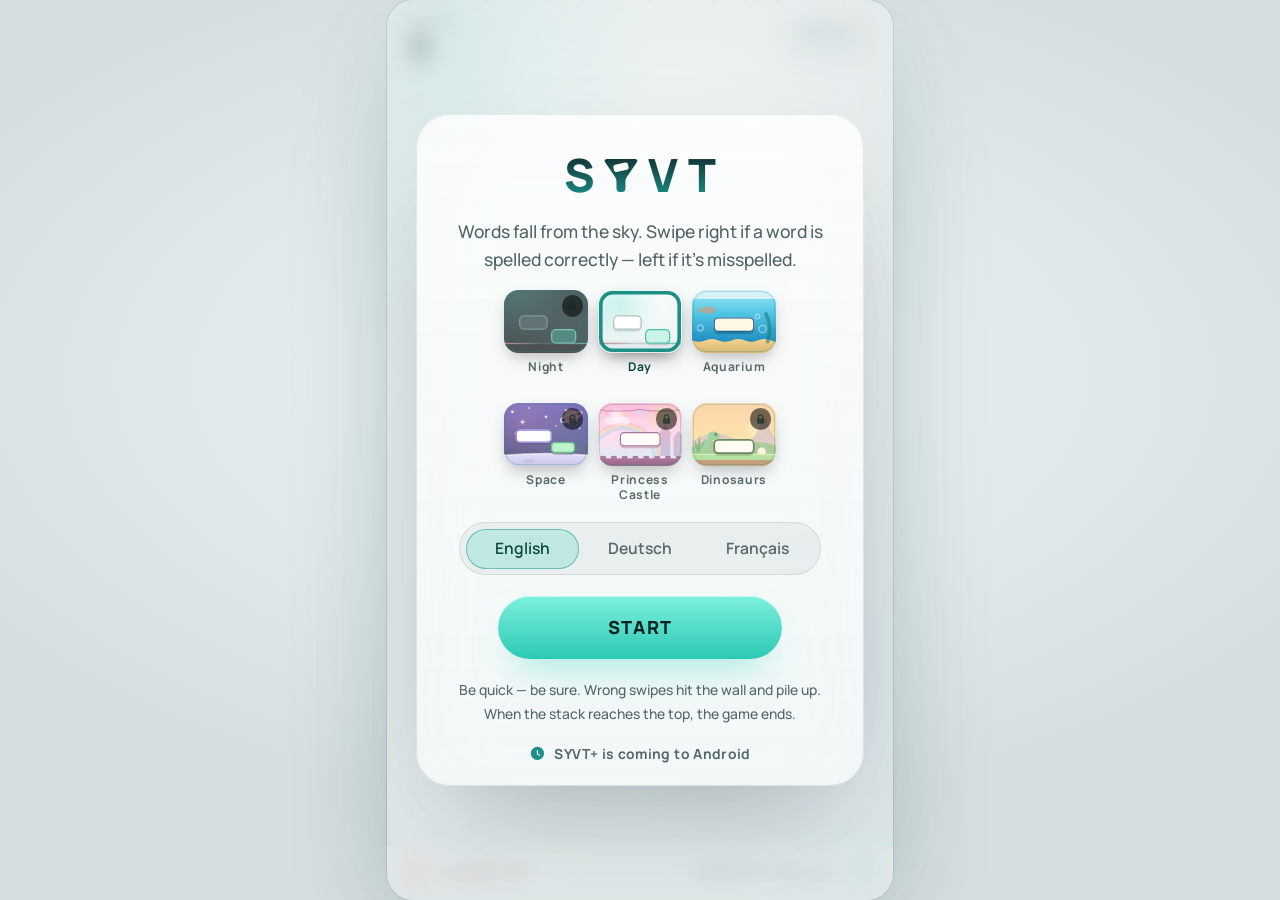
==== index.html @ 743adc38 "Poke the visitors, and say SYVT+ is coming rather than sold Two things the app has that the page did" ====
<!DOCTYPE html>
<html lang="en" data-theme="day">
<head>
<meta charset="UTF-8">
<meta http-equiv="Content-Security-Policy" content="default-src 'none'; script-src 'self'; style-src 'self' 'unsafe-inline'; img-src 'self' data:; font-src 'self'; media-src 'self' data: https://audio.syvt.me; connect-src 'self' https://audio.syvt.me; base-uri 'none'; form-action 'none'">
<meta name="referrer" content="no-referrer">
<meta name="viewport" content="width=device-width, initial-scale=1.0, user-scalable=no, viewport-fit=cover">
<title>SYVT</title>
<meta name="description" content="SYVT &mdash; words fall, you sort them. Swipe right if it is spelled correctly, left if it is not. Play the free levels here; SYVT+ is coming to Android.">
<meta name="theme-color" content="#e1e8ea">
<link rel="icon" href="icon.svg" type="image/svg+xml">
<link rel="icon" href="brand/syvt-app-mark-192.png" sizes="192x192">
<link rel="apple-touch-icon" href="apple-touch-icon.png">
<meta property="og:type" content="website">
<meta property="og:title" content="SYVT">
<meta property="og:description" content="Words fall. Swipe right if it is spelled correctly, left if it is not.">
<meta property="og:url" content="https://syvt.me/">
<meta property="og:image" content="https://syvt.me/og.png?v=2">
<meta property="og:image:width" content="1200">
<meta property="og:image:height" content="630">
<meta name="twitter:card" content="summary_large_image">
<link rel="preload" href="manrope.woff2" as="font" type="font/woff2" crossorigin>
<link rel="preload" href="fredoka.woff2" as="font" type="font/woff2" crossorigin>
<link rel="stylesheet" href="syvt.css">
</head>
<body>

<!-- The field is the app's design space, 420 x 746.67, scaled to fit the
     viewport. Every number in the stylesheet and the script is a design px;
     --s is the one factor that converts, so what is drawn and what is
     simulated can never drift apart. -->
<div id="game" data-phase="idle">

  <!-- scenery behind the words -->
  <canvas id="sceneBack" aria-hidden="true"></canvas>
  <div id="aurora" aria-hidden="true"></div>
  <div id="dots" aria-hidden="true"></div>
  <i id="ceiling" aria-hidden="true"></i>

  <!-- the words themselves; tiles are appended here -->
  <div id="field"></div>

  <!-- the ground, painted over the pile so the stack sinks into it -->
  <canvas id="sceneFront" aria-hidden="true"></canvas>

  <div id="legend" aria-hidden="true">
    <div class="side left">
      <span class="chip"><svg viewBox="0 0 24 24"><path d="M14.5 5 7.5 12l7 7"/></svg></span>
      <span class="word" id="hintLeft"></span>
      <span class="chip blank"></span>
    </div>
    <div class="side right">
      <span class="chip blank"></span>
      <span class="word" id="hintRight"></span>
      <span class="chip"><svg viewBox="0 0 24 24"><path d="M9.5 5l7 7-7 7"/></svg></span>
    </div>
  </div>

  <div id="danger" aria-hidden="true"><i id="dangerLine"></i></div>
  <div id="grain" aria-hidden="true"></div>

  <div id="hud">
    <div id="scoreBlock">
      <span id="scoreKicker">SCORE</span>
      <!-- past the free ceiling the score stops counting and the overflow
           runs in its own counter: 150 is what compares with anyone else,
           the +X after it is not. -->
      <span id="scoreRow">
        <span id="score">0</span>
        <span id="scoreBonus" hidden>+0</span>
      </span>
    </div>
    <div id="hudMid">
      <button id="pauseBtn" type="button" aria-label="Pause">
        <svg viewBox="0 0 24 24" aria-hidden="true" focusable="false">
          <path d="M9.4 7.6V16.4M14.6 7.6V16.4"/>
        </svg>
      </button>
      <!-- The voice, told by shape and by luminance rather than by colour, so
           the difference survives a colour-blind player and a bright window:
           a cone with two waves while it is on, a cone with a bar through it
           when it is off. The bar is knocked out of the cone rather than laid
           over it, so the chip's own fill shows through the gap either side
           and it reads as crossing the cone rather than growing out of it. -->
      <button id="voiceBtn" type="button" aria-pressed="true">
        <svg viewBox="0 0 24 24" aria-hidden="true" focusable="false">
          <defs>
            <mask id="voiceCut" maskUnits="userSpaceOnUse" x="0" y="0" width="24" height="24">
              <rect x="0" y="0" width="24" height="24" fill="#fff"/>
              <path d="M5.6 18.4 18.4 5.6" stroke="#000" stroke-width="5.2" stroke-linecap="round" fill="none"/>
            </mask>
          </defs>
          <g class="spoken">
            <path class="cone" d="M5 9.9H7.9L11.7 6.6V17.4L7.9 14.1H5Z"/>
            <path class="wave" d="M14.28 9.66A3.2 3.2 0 0 1 14.28 14.34"/>
            <path class="wave" d="M15.92 7.91A5.6 5.6 0 0 1 15.92 16.09"/>
          </g>
          <g class="muted">
            <path class="cone" d="M5 9.9H7.9L11.7 6.6V17.4L7.9 14.1H5Z" mask="url(#voiceCut)"/>
            <path class="bar" d="M5.6 18.4 18.4 5.6"/>
          </g>
        </svg>
      </button>
    </div>
    <div id="levelChip">
      <span id="levelLabel">LEVEL 1</span>
      <span id="levelBar"><i id="levelFill"></i></span>
    </div>
  </div>

  <div id="levelUp" aria-hidden="true">
    <i class="rule"></i><span id="levelUpLabel"></span><i class="rule"></i>
  </div>

  <div id="flash" aria-hidden="true"></div>

  <div id="pauseVeil" hidden>
    <h2 id="pauseTitle">PAUSED</h2>
    <button id="resumeBtn" class="pill primary" type="button">CONTINUE</button>
    <button id="quitBtn" class="pill secondary" type="button">End round</button>
  </div>

  <div id="overlay">
    <div id="panel">
      <!-- S, the funnel as the Y, VT: the app's own lockup, and the reason the
           mark is never shown beside it - the name already contains the funnel.
           The Y is assets/brand/syvt-glyph-y.svg verbatim, the icon's glyph with
           the word card knocked out of it by the even-odd rule.

           It carries no colour of its own. The letters take the theme's brand
           gradient through background-clip, which cannot reach an inline SVG
           child, so the Y repeats the same two stops in user space over the
           lockup's 1em line box. The two gradients differ only by face: the
           numbers are BRAND.md's CSS rows, and they depend on the font's own
           ascent, descent and cap factor, not on the palette. -->
      <div id="brand" role="img" aria-label="SYVT"><span class="lead" aria-hidden="true">S</span><svg class="y" aria-hidden="true" focusable="false" viewBox="12 20 96 88"><defs><linearGradient id="brandY-manrope" gradientUnits="userSpaceOnUse" x1="0" y1="0.077778" x2="0" y2="122.300000"><stop class="stop-a" offset="0" stop-color="#10282c"/><stop class="stop-b" offset="1" stop-color="#1c8f87"/></linearGradient><linearGradient id="brandY-fredoka" gradientUnits="userSpaceOnUse" x1="0" y1="0.292958" x2="0" y2="124.236620"><stop class="stop-a" offset="0" stop-color="#10282c"/><stop class="stop-b" offset="1" stop-color="#1c8f87"/></linearGradient></defs><path class="glyph" fill="url(#brandY-manrope)" fill-rule="evenodd" d="M18.66 29.98Q12.0 20.0,24.0 20.0L96.0 20.0Q108.0 20.0,101.34 29.98L75.33 69.01Q72.0 74.0,72.0 80.0L72.0 98.0Q72.0 108.0,62.0 108.0L58.0 108.0Q48.0 108.0,48.0 98.0L48.0 80.0Q48.0 74.0,44.67 69.01ZM39.61 42.25Q38.36 36.38,44.23 35.13L71.61 29.31Q77.48 28.06,78.73 33.93L80.39 41.75Q81.64 47.62,75.77 48.87L48.39 54.69Q42.52 55.94,41.27 50.07Z"/></svg><span class="tail" aria-hidden="true">VT</span></div>

      <p id="tagline"></p>

      <h1 id="overTitle" hidden>STACK OVERFLOW</h1>
      <div id="overStats" hidden>
        <div class="stat">
          <!-- one "i" for both columns: the same answer covers them -->
          <span class="val"><b id="statScore">0</b><em id="statScoreBonus" hidden><span class="n">+0</span><button id="scoreInfo" type="button"><svg viewBox="0 0 16 16" aria-hidden="true" focusable="false"><circle cx="8" cy="8" r="7.33"/><circle class="dot" cx="8" cy="4.64" r=".96"/><path d="M8 7.36V11.7"/></svg></button></em></span>
          <i id="statScoreLbl">SCORE</i>
        </div>
        <div class="stat" id="bestStat">
          <span class="val"><b id="statBest">0</b><em id="statBestBonus" hidden><span class="n">+0</span></em></span>
          <i id="statBestLbl">BEST</i>
        </div>
      </div>

      <div id="themePicker"></div>

      <div id="langRow">
        <button class="lang" type="button" data-lang="en">English</button>
        <button class="lang" type="button" data-lang="de">Deutsch</button>
        <button class="lang" type="button" data-lang="fr">Français</button>
      </div>

      <button id="startBtn" type="button">START</button>

      <p id="legendText"></p>

      <!-- Not a link while the app is not public: there is nowhere to send
           anyone. When it lists, this becomes an <a> to the Play page again
           and the three offers below pass showBuy true. -->
      <p id="storeLink">
        <svg viewBox="0 0 24 24" aria-hidden="true" focusable="false">
          <path d="M12 2.6a9.4 9.4 0 1 0 0 18.8 9.4 9.4 0 0 0 0-18.8Zm.9 4.7v5l3.4 2-.9 1.5-4.3-2.6V7.3Z"/>
        </svg>
        <span id="storeLinkLabel"></span>
      </p>
    </div>
  </div>

  <!-- what a locked world, or the end of the free levels, brings up -->
  <div id="modal" hidden>
    <div id="modalCard" role="dialog" aria-modal="true" aria-labelledby="modalTitle">
      <h2 id="modalTitle"></h2>
      <p id="modalBody"></p>
      <!-- hidden while the app is not public; openModal is passed showBuy
           false everywhere, so nothing here promises a store that has no page
           yet. Restore the href with the link above. -->
      <a id="modalBuy" class="pill primary" hidden></a>
      <button id="modalKeep" class="pill secondary" type="button"></button>
    </div>
  </div>

</div>

<script src="matter.min.js"></script>
<script src="words.js"></script>
<script src="scenery.js"></script>
<script src="voice.js"></script>
<script src="sfx.js"></script>
<script src="syvt.js"></script>
</body>
</html>
---- syvt.css ----
/* SYVT for the web — the free version of the Android game, skinned to match
   it. Two worlds are playable here (Day and Aquarium); the other four, and
   levels 6 to 10, are SYVT+ on Android.

   Everything is drawn in the app's design space, 420 x 746.67 design px,
   scaled to fit the viewport. --s is design px per CSS px and is written by
   the script from the measured field, so the drawing and the simulation are
   one scale model. Every length below is therefore the number the app was
   drawn at. */

@font-face {
  font-family: "Manrope";
  src: url("manrope.woff2") format("woff2");
  font-weight: 200 800;
  font-display: optional;
}
@font-face {
  font-family: "Fredoka";
  src: url("fredoka.woff2") format("woff2");
  font-weight: 300 700;
  font-display: optional;
}

/* ------------------------------------------------------------------ tokens
   Two worlds, one set of names. Everything that differs between them is a
   custom property; everything that does not is written once. */

:root {
  --s: calc(min(100vw, calc(100dvh * 9 / 16)) / 420);
  --radius: calc(14 * var(--s));
  --floor-h: calc(46 * var(--s));
  --ceiling-h: calc(56 * var(--s));
}

:root[data-theme="day"] {
  --font: "Manrope", system-ui, -apple-system, "Segoe UI", sans-serif;
  --cap: 0.72em;                         /* Manrope's capital height */
  --page: radial-gradient(62% 48% at 50% 42%, #eef3f4 0%, #e1e8ea 58%, #d6dee0 100%);
  --field: radial-gradient(128% 86% at 50% -12%, #ffffff 0%, #f3f7f7 46%, #e9eff0 100%);
  --field-shadow:
    0 calc(48 * var(--s)) calc(100 * var(--s)) calc(-34 * var(--s)) rgba(16, 40, 44, .35),
    0 0 calc(90 * var(--s)) calc(-32 * var(--s)) rgba(45, 212, 191, .18),
    0 0 0 1px rgba(16, 40, 44, .10);

  --scrim: rgba(236, 242, 243, .62);
  --scrim-blur: 10px;
  --panel-face: linear-gradient(180deg, rgba(255, 255, 255, .78) 0%, rgba(244, 248, 248, .86) 100%);
  --panel-shadow:
    0 calc(44 * var(--s)) calc(96 * var(--s)) calc(-32 * var(--s)) rgba(16, 40, 44, .35),
    inset 0 0 0 1px rgba(16, 40, 44, .10),
    inset 0 1px 0 rgba(255, 255, 255, .90);
  --panel-blur: blur(40px) saturate(1.25);

  --brand-a: #10282c;
  --brand-b: #1c8f87;
  --title: #10282c;
  --over-title: #c43a52;
  --msg: rgba(16, 40, 44, .72);
  --legend-text: rgba(16, 40, 44, .70);
  --ring: #1c8f87;
  --pick-label: rgba(16, 40, 44, .68);
  --pick-label-on: #0b4a40;

  --lang-track: rgba(16, 40, 44, .05);
  --lang-track-border: 1px solid rgba(16, 40, 44, .10);
  --lang-on: rgba(45, 212, 191, .22);
  --lang-on-ring: inset 0 0 0 1px rgba(28, 143, 135, .5);
  --lang-on-text: #0b4a40;
  --lang-text: rgba(16, 40, 44, .68);

  --start-fill: linear-gradient(180deg, #7df0dd 0%, #2bc9b3 100%);
  --start-shadow:
    0 calc(16 * var(--s)) calc(34 * var(--s)) calc(-14 * var(--s)) rgba(45, 212, 191, .55),
    inset 0 1px 0 rgba(255, 255, 255, .55);
  --start-text: #032220;

  --quiet-fill: rgba(16, 40, 44, .05);
  --quiet-border: 1px solid rgba(16, 40, 44, .10);
  --quiet-text: rgba(16, 40, 44, .68);

  --hud-kicker: rgba(16, 40, 44, .72);
  --hud-score: #10282c;
  --hud-bump: #0fa38c;
  --hud-score-shadow: 0 calc(2 * var(--s)) calc(18 * var(--s)) rgba(16, 40, 44, .18);
  --chip-radius: calc(12 * var(--s));
  --chip-fill: rgba(16, 40, 44, .05);
  --chip-border: 1px solid rgba(16, 40, 44, .12);
  --chip-shadow: none;
  --chip-text: rgba(16, 40, 44, .72);
  --bar-track: rgba(16, 40, 44, .12);
  --bar-fill: linear-gradient(90deg, #2dd4bf, #1c8f87);

  --legend-chip-radius: calc(10 * var(--s));
  --legend-left: #7a1526;
  --legend-right: #0b4a40;
  --legend-left-tint: 229, 86, 110;
  --legend-right-tint: 31, 181, 158;

  --danger-wash: linear-gradient(180deg, rgba(251, 113, 133, .36) 0%, rgba(244, 63, 94, .10) 52%, rgba(244, 63, 94, 0) 100%);
  --danger-line: linear-gradient(90deg, rgba(251, 113, 133, .9) 0%, rgba(251, 113, 133, .35) 30%, rgba(251, 113, 133, .35) 70%, rgba(251, 113, 133, .9) 100%);
  --danger-glow: 0 0 calc(12 * var(--s)) rgba(251, 113, 133, .5);

  --plate-text: #10282c;
  --plate-shadow: 0 0 calc(28 * var(--s)) rgba(45, 212, 191, .35);
  --plate-rule: rgba(16, 40, 44, .45);
  --flash: rgba(251, 113, 133, .38);
  --pause-scrim: rgba(236, 242, 243, .6);
  --pause-blur: 8px;
  --pop-color: #0fa38c;
  --pop-shadow: 0 0 calc(18 * var(--s)) rgba(45, 212, 191, .45), 0 calc(2 * var(--s)) calc(10 * var(--s)) rgba(255, 255, 255, .9);
  --settle-ring: rgba(16, 40, 44, .495);
  --grain-vignette: inset 0 0 calc(150 * var(--s)) calc(26 * var(--s)) rgba(16, 40, 44, .16);
}

:root[data-theme="aquarium"] {
  --font: "Fredoka", system-ui, -apple-system, "Segoe UI", sans-serif;
  --cap: 0.71em;
  --page: radial-gradient(70% 55% at 50% 40%, #16608a 0%, #0e4c6e 55%, #07304a 100%);
  --field: linear-gradient(180deg, #9fe9f5 0%, #4fc4e3 38%, #2593c4 78%, #1b6fa3 100%);
  --field-shadow:
    0 calc(26 * var(--s)) calc(60 * var(--s)) calc(-20 * var(--s)) rgba(2, 26, 42, .75),
    0 0 0 1.5px rgba(255, 255, 255, .16);

  --scrim: rgba(6, 42, 64, .62);
  --scrim-blur: 10px;
  --panel-face: #fff7e6;
  --panel-shadow:
    0 0 0 calc(5 * var(--s)) rgba(155, 227, 255, .40),
    0 calc(8 * var(--s)) 0 rgba(6, 42, 64, .45),
    0 calc(30 * var(--s)) calc(56 * var(--s)) calc(-14 * var(--s)) rgba(2, 26, 42, .55),
    inset 0 0 0 calc(4 * var(--s)) #1d5f8a;
  --panel-blur: none;

  --brand-a: #2593c4;
  --brand-b: #12344d;
  --title: #12344d;
  --over-title: #12344d;
  --msg: #3b5a6e;
  --legend-text: #3b5a6e;
  --ring: #ff9f43;
  --pick-label: #3b5a6e;
  --pick-label-on: #12344d;

  --lang-track: #ddf3fa;
  --lang-track-border: 1.5px solid rgba(29, 95, 138, .5);
  --lang-on: #ffb703;
  --lang-on-ring: none;
  --lang-on-text: #12344d;
  --lang-text: #12344d;

  --start-fill: linear-gradient(180deg, #ffb765 0%, #ff9f43 100%);
  --start-shadow:
    0 calc(6 * var(--s)) 0 #d9731f,
    0 calc(16 * var(--s)) calc(26 * var(--s)) calc(-8 * var(--s)) rgba(6, 42, 64, .35),
    inset 0 calc(4 * var(--s)) 0 rgba(255, 255, 255, .35);
  --start-text: #3d1f00;

  --quiet-fill: #ddf3fa;
  --quiet-border: 1.5px solid rgba(29, 95, 138, .5);
  --quiet-text: #12344d;

  --hud-kicker: rgba(29, 95, 138, .9);
  --hud-score: #12344d;
  --hud-bump: #ff9f43;
  --hud-score-shadow: 0 0 calc(8 * var(--s)) rgba(255, 255, 255, .85);
  --chip-radius: 999px;
  --chip-fill: rgba(255, 255, 255, .85);
  --chip-border: 1.5px solid rgba(29, 95, 138, .6);
  --chip-shadow: 0 calc(2 * var(--s)) 0 rgba(14, 76, 110, .18);
  --chip-text: #12344d;
  --bar-track: rgba(29, 95, 138, .25);
  --bar-fill: linear-gradient(90deg, #ffb703, #ffd166);

  --legend-chip-radius: calc(14 * var(--s));
  --legend-left: #7a1f18;
  --legend-right: #0a4a2c;
  --legend-left-tint: 142, 30, 26;
  --legend-right-tint: 10, 74, 44;

  --danger-wash: linear-gradient(180deg, rgba(255, 90, 110, .42) 0%, rgba(255, 90, 110, .12) 52%, rgba(255, 90, 110, 0) 100%);
  --danger-line: linear-gradient(90deg, rgba(255, 61, 87, .95) 0%, rgba(255, 61, 87, .5) 30%, rgba(255, 61, 87, .5) 70%, rgba(255, 61, 87, .95) 100%);
  --danger-glow: 0 0 calc(12 * var(--s)) rgba(255, 61, 87, .7);

  --plate-text: #12344d;
  --plate-shadow: 0 0 calc(10 * var(--s)) rgba(255, 255, 255, .95), 0 0 calc(3 * var(--s)) rgba(255, 255, 255, .9);
  --plate-rule: rgba(29, 95, 138, .7);
  --flash: rgba(255, 61, 87, .32);
  --pause-scrim: rgba(79, 196, 227, .62);
  --pause-blur: 6px;
  --pop-color: #ffb703;
  --pop-shadow:
    1.5px 0 0 #12344d, -1.5px 0 0 #12344d, 0 1.5px 0 #12344d, 0 -1.5px 0 #12344d,
    0 0 calc(10 * var(--s)) rgba(255, 183, 3, .6);
  --settle-ring: rgba(255, 255, 255, .495);
  --grain-vignette: none;
}

/* ------------------------------------------------------------------ frame */

* { box-sizing: border-box; -webkit-tap-highlight-color: transparent; }

html, body {
  margin: 0;
  height: 100%;
  overflow: hidden;
  overscroll-behavior: none;
  touch-action: none;
}

body {
  font-family: var(--font);
  background: var(--page);
  color: var(--title);
  user-select: none;
  -webkit-user-select: none;
  display: flex;
  align-items: center;
  justify-content: center;
}

#game {
  position: relative;
  width: min(100vw, calc(100dvh * 9 / 16));
  height: min(100dvh, calc(100vw * 16 / 9));
  overflow: hidden;
  isolation: isolate;
  border-radius: calc(22 * var(--s));
  background: var(--field);
  box-shadow: var(--field-shadow);
}

#sceneBack, #sceneFront {
  position: absolute;
  inset: 0;
  width: 100%;
  height: 100%;
  pointer-events: none;
}
#sceneBack { z-index: 0; }
#sceneFront { z-index: 1; }   /* the ground paints over the pile */

#field { position: absolute; inset: 0; touch-action: none; }
#field.shake { animation: shake .3s cubic-bezier(.36, .07, .19, .97); }
@keyframes shake {
  0%, 100% { transform: translateX(0); }
  25% { transform: translateX(calc(-4 * var(--s))); }
  55% { transform: translateX(calc(3 * var(--s))); }
  85% { transform: translateX(calc(-1 * var(--s))); }
}

/* Day's static scenery is three CSS layers; Aquarium paints its own on the
   canvas and hides these. */
#aurora, #dots, #ceiling, #grain { pointer-events: none; position: absolute; }
:root[data-theme="aquarium"] #aurora,
:root[data-theme="aquarium"] #dots,
:root[data-theme="aquarium"] #ceiling,
:root[data-theme="aquarium"] #grain { display: none; }

#aurora {
  inset: -28%;
  z-index: 0;
  background:
    radial-gradient(36% 34% at 26% 22%, rgba(45, 212, 191, .22), rgba(45, 212, 191, 0) 70%),
    radial-gradient(40% 38% at 76% 66%, rgba(120, 170, 230, .18), rgba(120, 170, 230, 0) 70%),
    radial-gradient(30% 26% at 62% 92%, rgba(251, 113, 133, .10), rgba(251, 113, 133, 0) 70%);
  animation: drift 30s ease-in-out infinite alternate;
}
@keyframes drift {
  from { transform: translate3d(-3%, -2%, 0) scale(1); }
  to   { transform: translate3d(3%, 2%, 0) scale(1.08); }
}

#dots {
  inset: 0;
  z-index: 0;
  background-image: radial-gradient(circle at calc(1 * var(--s)) calc(1 * var(--s)),
    rgba(16, 40, 44, .075) calc(1.3 * var(--s)), rgba(16, 40, 44, 0) calc(1.4 * var(--s)));
  background-size: calc(27 * var(--s)) calc(27 * var(--s));
  -webkit-mask-image: linear-gradient(180deg, #000 0%, rgba(0, 0, 0, .55) 46%, transparent 74%);
  mask-image: linear-gradient(180deg, #000 0%, rgba(0, 0, 0, .55) 46%, transparent 74%);
}

/* the line the stack must not reach */
#ceiling {
  left: 0; right: 0; top: var(--ceiling-h);
  height: 1px;
  z-index: 0;
  background: linear-gradient(90deg,
    rgba(16, 40, 44, .204) 0%, rgba(16, 40, 44, .037) 26%,
    rgba(16, 40, 44, .037) 74%, rgba(16, 40, 44, .204) 100%);
}

#grain {
  inset: 0;
  z-index: 4;
  box-shadow: var(--grain-vignette);
}

/* ------------------------------------------------------------------ tiles */

.block {
  position: absolute;
  top: 0; left: 0;
  padding: calc(12 * var(--s)) calc(18 * var(--s));
  border-radius: var(--radius);
  font-family: var(--font);
  font-size: calc(21 * var(--s));
  font-weight: 600;
  letter-spacing: calc(.21 * var(--s));
  white-space: nowrap;
  touch-action: none;
  cursor: grab;
  will-change: transform, opacity;
  transition: border-color .22s ease, box-shadow .22s ease, color .22s ease;
}
.block.dragging { cursor: grabbing; }
.block.locked { cursor: default; }

/* one-shot rim flash the moment a tile settles. It lives on a pseudo-element
   because the tile's own transform belongs to the physics loop and must never
   be animated by CSS. */
.block::after {
  content: "";
  position: absolute;
  inset: 0;
  border-radius: inherit;
  pointer-events: none;
  opacity: 0;
}
.block.locked::after { animation: settle .5s ease-out; }
@keyframes settle {
  0%   { opacity: 1; box-shadow: inset 0 0 0 calc(1.5 * var(--s)) var(--settle-ring); }
  100% { opacity: 0; box-shadow: inset 0 0 0 calc(1.5 * var(--s)) var(--settle-ring); }
}

/* sums fall as a disc, not a brick: a different shape and a different family
   from the words, so you know which call you are about to make before you
   have read it */
.block.eq {
  display: flex;
  flex-direction: column;
  align-items: center;
  justify-content: center;
  padding: 0;
  border-radius: 50%;
  font-size: calc(19 * var(--s));
  line-height: 1.12;
  letter-spacing: calc(.38 * var(--s));
  font-variant-numeric: tabular-nums;
}

:root[data-theme="day"] .block {
  background: linear-gradient(158deg, #ffffff 0%, #f4f8f8 100%);
  border: 1px solid rgba(16, 40, 44, .16);
  color: #10282c;
  box-shadow:
    0 calc(16 * var(--s)) calc(30 * var(--s)) calc(-16 * var(--s)) rgba(16, 40, 44, .28),
    0 calc(2 * var(--s)) calc(6 * var(--s)) rgba(16, 40, 44, .12),
    inset 0 1px 0 rgba(255, 255, 255, .9),
    inset 0 calc(-2 * var(--s)) calc(6 * var(--s)) rgba(16, 40, 44, .06);
}
:root[data-theme="day"] .block.dragging {
  border-color: rgba(28, 143, 135, .6);
  box-shadow:
    0 calc(22 * var(--s)) calc(40 * var(--s)) calc(-18 * var(--s)) rgba(16, 40, 44, .32),
    0 0 calc(26 * var(--s)) calc(-6 * var(--s)) rgba(45, 212, 191, .35),
    inset 0 1px 0 rgba(255, 255, 255, .9);
}
:root[data-theme="day"] .block.ok {
  background: linear-gradient(158deg, #d7f8ef 0%, #bfefe2 100%);
  border-color: rgba(31, 181, 158, .8);
  color: #0b4a40;
  box-shadow:
    0 calc(16 * var(--s)) calc(30 * var(--s)) calc(-16 * var(--s)) rgba(16, 40, 44, .25),
    0 0 calc(24 * var(--s)) calc(-6 * var(--s)) rgba(45, 212, 191, .35),
    inset 0 1px 0 rgba(255, 255, 255, .7);
}
:root[data-theme="day"] .block.mis {
  background: linear-gradient(158deg, #ffd6dc 0%, #fbaab8 100%);
  border-color: rgba(240, 84, 111, .8);
  color: #7a1526;
  box-shadow:
    0 calc(16 * var(--s)) calc(30 * var(--s)) calc(-16 * var(--s)) rgba(16, 40, 44, .25),
    0 0 calc(24 * var(--s)) calc(-6 * var(--s)) rgba(251, 113, 133, .35),
    inset 0 1px 0 rgba(255, 255, 255, .7);
}
:root[data-theme="day"] .block.eq:not(.locked) {
  background: radial-gradient(120% 120% at 34% 24%, #ffffff 0%, #e9e4ff 72%);
  border-color: rgba(120, 110, 210, .45);
  color: #3e2a7a;
  box-shadow:
    0 calc(16 * var(--s)) calc(30 * var(--s)) calc(-16 * var(--s)) rgba(16, 40, 44, .28),
    0 calc(2 * var(--s)) calc(6 * var(--s)) rgba(16, 40, 44, .12),
    0 0 calc(24 * var(--s)) calc(-6 * var(--s)) rgba(129, 140, 248, .3),
    inset 0 1px 0 rgba(255, 255, 255, .9);
}

:root[data-theme="aquarium"] .block {
  background: linear-gradient(180deg, #fffbf0 0%, #fff0d6 100%);
  border: calc(2.5 * var(--s)) solid #1d5f8a;
  color: #12344d;
  box-shadow:
    0 calc(4 * var(--s)) 0 rgba(14, 76, 110, .35),
    0 calc(10 * var(--s)) calc(18 * var(--s)) rgba(6, 42, 64, .28),
    inset 0 calc(5 * var(--s)) 1px rgba(255, 255, 255, .6);
}
:root[data-theme="aquarium"] .block.dragging {
  border-color: #ffb703;
  box-shadow:
    0 calc(6 * var(--s)) 0 rgba(14, 76, 110, .35),
    0 0 calc(14 * var(--s)) rgba(255, 183, 3, .45),
    inset 0 calc(5 * var(--s)) 1px rgba(255, 255, 255, .6);
}
:root[data-theme="aquarium"] .block.ok {
  background: linear-gradient(180deg, #9ef0bf 0%, #8be9b0 100%);
  border-color: #23a85f;
  color: #0a4a2c;
  box-shadow:
    0 calc(4 * var(--s)) 0 rgba(14, 76, 110, .3),
    0 0 calc(8 * var(--s)) rgba(35, 168, 95, .35),
    inset 0 calc(5 * var(--s)) 1px rgba(255, 255, 255, .5);
}
:root[data-theme="aquarium"] .block.mis {
  background: linear-gradient(180deg, #d2363f 0%, #c42f38 100%);
  border-color: #8e1e1a;
  color: #ffffff;
  box-shadow:
    0 calc(4 * var(--s)) 0 rgba(6, 42, 64, .35),
    0 0 calc(8 * var(--s)) rgba(210, 54, 63, .4),
    inset 0 calc(5 * var(--s)) 1px rgba(255, 255, 255, .3);
}
:root[data-theme="aquarium"] .block.eq:not(.locked) {
  background: radial-gradient(80% 80% at 34% 26%, #ffffff 0%, #e9ddff 55%, #c9b6f2 100%);
  border-color: #8b6fd8;
  color: #3e2a7a;
  box-shadow:
    0 calc(4 * var(--s)) 0 rgba(14, 76, 110, .35),
    0 calc(10 * var(--s)) calc(18 * var(--s)) rgba(6, 42, 64, .28),
    inset 0 calc(5 * var(--s)) 1px rgba(255, 255, 255, .7);
}

/* landing burst and the "+1" */
.puff {
  position: absolute;
  width: calc(62 * var(--s)); height: calc(62 * var(--s));
  margin: calc(-31 * var(--s)) 0 0 calc(-31 * var(--s));
  border-radius: 50%;
  pointer-events: none;
  z-index: 2;
  border: calc(1.5 * var(--s)) solid var(--puff-ring, rgba(28, 143, 135, .6));
  animation: puff .6s cubic-bezier(.2, .75, .3, 1) forwards;
}
:root[data-theme="aquarium"] .puff { --puff-ring: rgba(255, 255, 255, .8); }
@keyframes puff {
  0%   { transform: scale(.22); opacity: .85; }
  100% { transform: scale(1.4); opacity: 0; }
}
.score-pop {
  position: absolute;
  pointer-events: none;
  font-family: var(--font);
  font-size: calc(22 * var(--s));
  font-weight: 800;
  letter-spacing: calc(-.31 * var(--s));
  font-variant-numeric: tabular-nums;
  color: var(--pop-color);
  text-shadow: var(--pop-shadow);
  animation: floatUp .78s cubic-bezier(.2, .8, .3, 1) forwards;
}
@keyframes floatUp {
  0%   { transform: translateY(0) scale(.7); opacity: 0; }
  20%  { transform: translateY(calc(-10 * var(--s))) scale(1.12); opacity: 1; }
  100% { transform: translateY(calc(-58 * var(--s))) scale(1); opacity: 0; }
}

/* -------------------------------------------------------------------- HUD */

#hud {
  position: absolute;
  top: calc(13 * var(--s));
  left: calc(18 * var(--s));
  right: calc(18 * var(--s));
  z-index: 10;
  display: flex;
  align-items: flex-start;
  justify-content: space-between;
  pointer-events: none;
}
#scoreBlock { display: flex; flex-direction: column; gap: calc(3 * var(--s)); }
#scoreKicker {
  font-size: calc(9 * var(--s));
  line-height: 1;
  font-weight: 700;
  letter-spacing: calc(1.71 * var(--s));
  color: var(--hud-kicker);
}
#score {
  font-size: calc(30 * var(--s));
  line-height: .92;
  font-weight: 800;
  letter-spacing: calc(-.51 * var(--s));
  font-variant-numeric: tabular-nums;
  color: var(--hud-score);
  text-shadow: var(--hud-score-shadow);
  transform-origin: left center;
}
#score.bump, #scoreBonus.bump { animation: bump .34s cubic-bezier(.2, .8, .3, 1); }

/* The free game stops counting at 150. What comes after runs in a counter of
   its own, hung off a hairline so the two can never be read as one number:
   150 is what compares with another player, the +X is not. */
#scoreRow { display: flex; align-items: baseline; gap: calc(7 * var(--s)); }
#scoreBonus {
  padding-left: calc(7 * var(--s));
  border-left: 1px solid color-mix(in srgb, var(--hud-score) 30%, transparent);
  font-size: calc(15 * var(--s));
  line-height: .92;
  font-weight: 800;
  letter-spacing: calc(-.26 * var(--s));
  font-variant-numeric: tabular-nums;
  color: var(--hud-score);
  text-shadow: var(--hud-score-shadow);
  transform-origin: left center;
}
#scoreBonus[hidden] { display: none; }
@keyframes bump {
  0%   { transform: scale(1); }
  35%  { transform: scale(1.26); color: var(--hud-bump); }
  100% { transform: scale(1); }
}

/* The pause chip and the voice chip share the middle of the rail, so the HUD
   keeps its three columns and the score and level chips do not move. */
#hudMid {
  display: flex;
  align-items: flex-start;
  gap: calc(14 * var(--s));
  pointer-events: none;
}

#pauseBtn, #voiceBtn {
  pointer-events: auto;
  width: calc(38 * var(--s));
  height: calc(38 * var(--s));
  padding: 0;
  border-radius: calc(19 * var(--s));
  background: var(--chip-fill);
  border: var(--chip-border);
  box-shadow: var(--chip-shadow);
  cursor: pointer;
  display: none;
  align-items: center;
  justify-content: center;
}
#game[data-phase="playing"] #pauseBtn,
#game[data-phase="playing"] #voiceBtn { display: flex; }
#pauseBtn svg, #voiceBtn svg { width: calc(38 * var(--s)); height: calc(38 * var(--s)); }
#pauseBtn path {
  fill: none;
  stroke: var(--chip-text);
  stroke-width: 2.6;
  stroke-linecap: round;
}

/* One glyph or the other, never both: at 38 px on a moving field silhouette
   is all a player gets, and "cone plus waves" against "cone plus bar" is two
   shapes at a glance where all three together is one busy one. */
#voiceBtn .muted { display: none; }
#voiceBtn[aria-pressed="false"] .spoken { display: none; }
#voiceBtn[aria-pressed="false"] .muted { display: inline; }
#voiceBtn .cone { fill: var(--chip-text); }
#voiceBtn .wave, #voiceBtn .bar {
  fill: none;
  stroke: var(--chip-text);
  /* 2.4 rather than the pause bars' 2.6: a filled cone already carries more
     ink than two uprights. */
  stroke-width: 2.4;
  stroke-linecap: round;
  stroke-linejoin: round;
}

/* What a control keeps of itself when it cannot be used: switched on with
   nothing to fetch from, or past the levels the free game reads. Harder than
   the locked world card's .7, because that card also wears a padlock and
   there is no room for one here. It still takes taps either way — a player
   whose train is in a tunnel must be able to switch it off, and a player past
   level 2 gets the offer. */
#voiceBtn.dim { opacity: .5; }

#levelChip {
  display: flex;
  flex-direction: column;
  gap: calc(7 * var(--s));
  padding: calc(8 * var(--s)) calc(13 * var(--s)) calc(9 * var(--s));
  border-radius: var(--chip-radius);
  background: var(--chip-fill);
  border: var(--chip-border);
  box-shadow: var(--chip-shadow);
}
#levelLabel {
  font-size: calc(10 * var(--s));
  font-weight: 700;
  line-height: 1;
  letter-spacing: calc(1.6 * var(--s));
  color: var(--chip-text);
  white-space: nowrap;
}
#levelBar {
  height: calc(2 * var(--s));
  border-radius: 999px;
  background: var(--bar-track);
  overflow: hidden;
}
#levelFill {
  display: block;
  height: 100%;
  width: 100%;
  transform: scaleX(0);
  transform-origin: left center;
  background: var(--bar-fill);
  transition: transform .35s cubic-bezier(.2, .8, .3, 1);
}

/* ----------------------------------------------------------- swipe legend */

#legend {
  position: absolute;
  left: 0; right: 0; bottom: 0;
  height: var(--floor-h);
  z-index: 2;
  display: flex;
  align-items: center;
  justify-content: space-between;
  padding: 0 calc(12 * var(--s));
  pointer-events: none;
  transition: opacity .7s ease;
}
#game[data-phase="playing"] #legend,
#game[data-phase="paused"] #legend { opacity: .9; }
#legend .side {
  display: flex;
  align-items: center;
  gap: calc(9 * var(--s));
  max-width: calc(192 * var(--s));
}
#legend .word {
  font-size: calc(9.5 * var(--s));
  font-weight: 700;
  line-height: 1.35;
  letter-spacing: calc(1.14 * var(--s));
  text-transform: uppercase;
}
#legend .left .word { color: var(--legend-left); text-align: left; }
#legend .right .word { color: var(--legend-right); text-align: right; }
#legend .chip {
  flex: none;
  width: calc(28 * var(--s));
  height: calc(28 * var(--s));
  border-radius: var(--legend-chip-radius);
  display: flex;
  align-items: center;
  justify-content: center;
}
#legend .chip.blank { background: none; border: none; }
#legend .left .chip:not(.blank) {
  background: linear-gradient(158deg, rgba(var(--legend-left-tint), .16), rgba(var(--legend-left-tint), .05));
  border: 1px solid rgba(var(--legend-left-tint), .26);
  animation: nudgeL 2.8s ease-in-out infinite;
}
#legend .right .chip:not(.blank) {
  background: linear-gradient(158deg, rgba(var(--legend-right-tint), .16), rgba(var(--legend-right-tint), .05));
  border: 1px solid rgba(var(--legend-right-tint), .26);
  animation: nudgeR 2.8s ease-in-out infinite;
}
#legend .chip svg { width: calc(15 * var(--s)); height: calc(15 * var(--s)); }
#legend .chip path { fill: none; stroke-width: 2.6; stroke-linecap: round; stroke-linejoin: round; }
#legend .left .chip path { stroke: rgb(var(--legend-left-tint)); }
#legend .right .chip path { stroke: rgb(var(--legend-right-tint)); }
@keyframes nudgeL { 0%, 74%, 100% { transform: translateX(0); } 86% { transform: translateX(calc(-3 * var(--s))); } }
@keyframes nudgeR { 0%, 74%, 100% { transform: translateX(0); } 86% { transform: translateX(calc(3 * var(--s))); } }

/* ------------------------------------------------- danger, plate, flash */

#danger {
  position: absolute;
  top: 0; left: 0; right: 0;
  height: 40%;
  z-index: 3;
  pointer-events: none;
  opacity: 0;
  background: var(--danger-wash);
  transition: opacity .25s ease;
}
#dangerLine {
  position: absolute;
  left: 0; right: 0; top: var(--ceiling-h);
  height: 1px;
  background: var(--danger-line);
  box-shadow: var(--danger-glow);
}
#danger.crit { animation: dangerPulse .9s ease-in-out infinite; }
@keyframes dangerPulse { 0%, 100% { filter: brightness(1); } 50% { filter: brightness(1.55); } }

#levelUp {
  position: absolute;
  top: 36%; left: 0; right: 0;
  z-index: 40;
  display: flex;
  align-items: center;
  justify-content: center;
  gap: calc(16 * var(--s));
  font-size: calc(15 * var(--s));
  font-weight: 700;
  letter-spacing: calc(5.1 * var(--s));
  text-transform: uppercase;
  color: var(--plate-text);
  text-shadow: var(--plate-shadow);
  opacity: 0;
  pointer-events: none;
}
#levelUp .rule { width: calc(52 * var(--s)); height: 1px; background: linear-gradient(90deg, transparent, var(--plate-rule)); }
#levelUp .rule:last-child { transform: scaleX(-1); }
#levelUp.show { animation: levelUp 1.4s ease-out; }
@keyframes levelUp {
  0%   { opacity: 0; transform: translateY(calc(12 * var(--s))) scale(.94); }
  18%  { opacity: 1; transform: translateY(0) scale(1); }
  76%  { opacity: 1; transform: translateY(0) scale(1); }
  100% { opacity: 0; transform: translateY(calc(-12 * var(--s))) scale(1.03); }
}

#flash {
  position: absolute;
  inset: 0;
  z-index: 50;
  pointer-events: none;
  opacity: 0;
  box-shadow: inset 0 0 calc(90 * var(--s)) calc(14 * var(--s)) var(--flash);
}
#flash.show { animation: flashRed .34s ease-out; }
@keyframes flashRed { 0% { opacity: 0; } 25% { opacity: 1; } 100% { opacity: 0; } }

/* ------------------------------------------------------------- the pills */

.pill {
  width: calc(236 * var(--s));
  min-height: calc(44 * var(--s));
  padding: calc(11 * var(--s)) calc(20 * var(--s));
  border-radius: 999px;
  font-family: var(--font);
  font-size: calc(15 * var(--s));
  line-height: 1;
  cursor: pointer;
  border: none;
  text-align: center;
  text-decoration: none;
  display: flex;
  align-items: center;
  justify-content: center;
}
.pill.primary {
  font-weight: 800;
  letter-spacing: calc(1.05 * var(--s));
  text-transform: uppercase;
  background: var(--start-fill);
  color: var(--start-text);
  box-shadow: var(--start-shadow);
}
.pill.secondary {
  font-weight: 700;
  background: var(--quiet-fill);
  border: var(--quiet-border);
  color: var(--quiet-text);
}

/* ------------------------------------------------------------ pause veil */

#pauseVeil {
  position: absolute;
  inset: 0;
  z-index: 95;
  display: flex;
  flex-direction: column;
  align-items: center;
  justify-content: center;
  gap: calc(10 * var(--s));
  background: var(--pause-scrim);
  backdrop-filter: blur(var(--pause-blur));
  -webkit-backdrop-filter: blur(var(--pause-blur));
}
#pauseVeil[hidden] { display: none; }
#pauseTitle {
  margin: 0 0 calc(12 * var(--s));
  font-size: calc(15 * var(--s));
  font-weight: 700;
  letter-spacing: calc(4.5 * var(--s));
  color: var(--title);
}

/* ---------------------------------------------------------- start panel */

#overlay {
  position: absolute;
  inset: 0;
  z-index: 100;
  display: flex;
  align-items: center;
  justify-content: center;
  padding: calc(18 * var(--s));
  background: var(--scrim);
  backdrop-filter: blur(var(--scrim-blur));
  -webkit-backdrop-filter: blur(var(--scrim-blur));
}
#overlay.hidden { display: none; }

#panel {
  position: relative;
  width: calc(372 * var(--s));
  max-height: 100%;
  overflow-y: auto;
  scrollbar-width: none;
  display: flex;
  flex-direction: column;
  align-items: center;
  text-align: center;
  padding: calc(31 * var(--s)) 0 calc(5 * var(--s));
  border-radius: calc(28 * var(--s));
  background: var(--panel-face);
  box-shadow: var(--panel-shadow);
  backdrop-filter: var(--panel-blur);
  -webkit-backdrop-filter: var(--panel-blur);
}
#panel::-webkit-scrollbar { display: none; }

/* the lockup: S, the funnel as the Y, VT. The funnel is a placeholder, not a
   glyph, so it carries no tracking of its own; the margins are the tracking
   the S already has, measured until the ink gaps match the one inside VT. */
#brand {
  display: inline-flex;
  align-items: baseline;
  /* 38 is the app's reference size and --s the design-space scale, but the
     wordmark alone gets a floor under it: the brand's minimum is a 24px cap
     height, and 34px is where that lands (x .72 Manrope, x .71 Fredoka). The
     scale model would put it at 20.9px on a 320px phone, where the card
     knocked out of the Y starts to close. This is the only place --s is
     departed from, and the lockup is the only thing it moves: the panel is
     calc(372 * var(--s)) and the floored lockup still sits inside it. */
  font-size: max(34px, calc(38 * var(--s)));
  font-weight: 800;
  line-height: 1;
  letter-spacing: .22em;
  /* the final T still gets a trailing letter-space that draws nothing, so the
     lockup is padded by the same amount on the left to sit centred */
  padding-left: .22em;
  background: linear-gradient(180deg, var(--brand-a) 0%, var(--brand-b) 100%);
  -webkit-background-clip: text;
  background-clip: text;
  color: transparent;
}
/* The Y's two margins are MEASURED, not BRAND.md's 0.092em / 0.312em.

   Those two numbers come from the Flutter render, where the placeholder is
   given a trailing letter-space; CSS does not add one after an atomic inline,
   and an inline SVG is one, so they do not carry over. Built from them here
   the three ink gaps come out 115 / 105 / 70 at a 300px em - the Y floating in
   half again the air the letters get. The app's own renders have all three
   equal: 25 / 26 / 25 px off store/play/screenshot-1-start.png, which is
   _Brand, and 25 / 25 / 25 off the Play feature graphic. That is also what
   BRAND.md says it was after, "measured from the render until the gaps either
   side were even".

   So these are solved, per face, until each side of the Y matches the gap
   inside VT. Computed against the shipped fonts the three gaps come to
   .2370/.2353/.2350 em in Manrope and .2489/.2494/.2494 in Fredoka - equal to
   within .002 em, which is as equal as two side bearings and a tracking value
   can be made. What lands on screen moves by up to about .02 em on top of
   that, because the letter-space and the margins round to device pixels
   independently; at a 300px em all three measure 70px in Manrope and 77px in
   Fredoka, and at body sizes they differ by a pixel either way.

   The left one is negative because it is undoing part of the letter-space CSS
   puts after the S and the app's layout never had. Re-derive with the harness
   in the commit message if the face or the tracking changes.
*/
/* The Y is sized from the cap height and is 96/88 as wide as it is tall; it
   stands on the baseline, and the drawn shape fills its box exactly, so there
   is no drop to correct. */
#brand .y {
  height: var(--cap);
  width: calc(var(--cap) * 96 / 88);
  margin-left: -.058em;    /* Manrope */
  margin-right: .1953em;
}
:root[data-theme="aquarium"] #brand .y {
  margin-left: -.018em;    /* Fredoka sets the S and the V differently */
  margin-right: .1987em;
}

/* The Y takes the letters' own gradient and never a colour of its own.
   background-clip: text cannot reach an inline SVG child, so the same two
   stops are repeated here in the Y's user space, mapped over the lockup's 1em
   line box rather than over the Y's own box - an objectBoundingBox gradient
   would refit the stops to the cap height and the funnel would come out darker
   at its foot than the letters beside it.

   Two gradients, because y1/y2 fall out of the font's ascent, descent and cap
   factor, and gradient coordinates are not CSS geometry properties, so one
   parameterised gradient is not possible. The stops are attributes in the
   markup as well, so a stylesheet that never arrives leaves the Y in the Day
   colours rather than in black. */
#brand .y .stop-a { stop-color: var(--brand-a); }
#brand .y .stop-b { stop-color: var(--brand-b); }
#brand .y .glyph { fill: url(#brandY-manrope); }
:root[data-theme="aquarium"] #brand .y .glyph { fill: url(#brandY-fredoka); }

/* Fredoka draws its S with more ink than its V and its T, so the name looks
   like it starts with a bold letter; 620 evens it. Its weight axis also stops
   at 700, which is why the rest asks for 800 and gets 700 rather than a step
   below it. Both axes every time: the wght default is 300, and a wdth left
   unwritten inherits whatever the instance carries. Manrope's S has not been
   measured, so the Day lockup keeps font-weight: 800 for all of it. */
:root[data-theme="aquarium"] #brand .lead { font-variation-settings: 'wdth' 100, 'wght' 620; }
:root[data-theme="aquarium"] #brand .tail { font-variation-settings: 'wdth' 100, 'wght' 800; }

#tagline {
  margin: calc(16 * var(--s)) 0 0;
  width: calc(306 * var(--s));
  font-size: calc(14.5 * var(--s));
  font-weight: 500;
  line-height: 1.62;
  color: var(--msg);
}
#tagline[hidden] { display: none; }

#overTitle {
  margin: calc(22 * var(--s)) 0 0;
  font-size: calc(19 * var(--s));
  font-weight: 700;
  letter-spacing: calc(3.42 * var(--s));
  color: var(--over-title);
}
#overTitle[hidden] { display: none; }

#overStats {
  margin-top: calc(16 * var(--s));
  display: flex;
  gap: calc(36 * var(--s));
  justify-content: center;
}
#overStats[hidden] { display: none; }
#overStats .stat { display: flex; flex-direction: column; align-items: center; gap: calc(6 * var(--s)); }
/* an author display outranks the user agent's [hidden], so BEST needs its
   own rule or a first-ever game over shows a record of 0 */
#overStats .stat[hidden] { display: none; }
#overStats .val { display: flex; align-items: baseline; gap: calc(7 * var(--s)); }
#overStats em {
  font-style: normal;
  padding-left: calc(7 * var(--s));
  border-left: 1px solid color-mix(in srgb, var(--hud-score) 30%, transparent);
  font-size: calc(16 * var(--s));
  font-weight: 800;
  line-height: 1;
  font-variant-numeric: tabular-nums;
  color: var(--hud-score);
}
#overStats em[hidden] { display: none; }

/* the "i" rides inside the counter as an inline box, so vertical-align does
   the sum the flex baseline could not: its middle on the number's middle */
#scoreInfo {
  display: inline-block;
  position: relative;
  vertical-align: middle;
  margin: 0 0 calc(1.5 * var(--s)) calc(5 * var(--s));
  padding: 0;
  width: calc(16 * var(--s));
  height: calc(16 * var(--s));
  border: none;
  background: none;
  cursor: pointer;
}
/* the target a thumb needs, without a box that would move anything */
#scoreInfo::after { content: ""; position: absolute; inset: calc(-8 * var(--s)); }
#scoreInfo svg { display: block; width: 100%; height: 100%; }
#scoreInfo circle, #scoreInfo path {
  fill: none;
  stroke: var(--legend-text);
  stroke-width: 1.333;
  stroke-linecap: round;
}
#scoreInfo .dot { fill: var(--legend-text); stroke: none; }
#overStats b {
  font-size: calc(34 * var(--s));
  font-weight: 800;
  line-height: 1;
  font-variant-numeric: tabular-nums;
  color: var(--hud-score);
}
#overStats i {
  font-style: normal;
  font-size: calc(9 * var(--s));
  font-weight: 700;
  line-height: 1.62;
  letter-spacing: calc(1.71 * var(--s));
  color: var(--legend-text);
}

/* ------------------------------------------------------- theme picker */

#themePicker {
  margin-top: calc(14 * var(--s));
  width: calc(226 * var(--s));
  display: flex;
  flex-wrap: wrap;
  justify-content: center;
  column-gap: calc(8 * var(--s));
  row-gap: calc(10 * var(--s));
}
.world {
  width: calc(70 * var(--s));
  padding: 0;
  border: none;
  background: none;
  font-family: var(--font);
  cursor: pointer;
  display: flex;
  flex-direction: column;
  align-items: center;
  gap: calc(6 * var(--s));
}
.world .thumb {
  position: relative;
  width: calc(70 * var(--s));
  height: calc(52 * var(--s));
  border-radius: calc(12 * var(--s));
  overflow: hidden;
  box-shadow: 0 calc(6 * var(--s)) calc(14 * var(--s)) calc(-4 * var(--s)) rgba(0, 0, 0, .3);
  transition: box-shadow .18s ease;
}
.world[aria-current="true"] .thumb { box-shadow: 0 calc(6 * var(--s)) calc(14 * var(--s)) calc(-4 * var(--s)) rgba(0, 0, 0, .5); }
.world .thumb canvas { display: block; width: 100%; height: 100%; }
.world.locked .thumb canvas { opacity: .7; }
/* the ring is drawn over the thumbnail, or a full-bleed preview hides it */
.world .thumb::after {
  content: "";
  position: absolute;
  inset: 0;
  border-radius: inherit;
  border: 1px solid rgba(0, 0, 0, 0);
  box-shadow: inset 0 0 0 1px color-mix(in srgb, var(--ring) 25%, transparent);
  transition: box-shadow .18s ease;
}
.world[aria-current="true"] .thumb::after { box-shadow: inset 0 0 0 calc(3 * var(--s)) var(--ring); }
.world .lock {
  position: absolute;
  top: calc(4 * var(--s));
  right: calc(4 * var(--s));
  width: calc(18 * var(--s));
  height: calc(18 * var(--s));
  border-radius: 50%;
  background: rgba(0, 0, 0, .55);
  display: flex;
  align-items: center;
  justify-content: center;
}
.world .lock svg { width: calc(10.8 * var(--s)); height: calc(10.8 * var(--s)); }
.world .lock path { fill: none; stroke: var(--pick-label); stroke-width: 2.6; stroke-linecap: round; stroke-linejoin: round; }
.world .lock rect { fill: var(--pick-label); }
.world .name {
  height: calc(26 * var(--s));
  font-size: calc(10 * var(--s));
  font-weight: 700;
  letter-spacing: calc(.6 * var(--s));
  line-height: 1.2;
  color: var(--pick-label);
  transition: color .18s ease;
}
.world[aria-current="true"] .name { color: var(--pick-label-on); }

/* -------------------------------------------------- language row, start */

#langRow {
  margin-top: calc(14 * var(--s));
  width: calc(300 * var(--s));
  height: calc(44 * var(--s));
  padding: calc(5 * var(--s));
  display: flex;
  gap: calc(4 * var(--s));
  border-radius: 999px;
  background: var(--lang-track);
  border: var(--lang-track-border);
}
.lang {
  width: calc(94 * var(--s));
  height: calc(34 * var(--s));
  border: none;
  border-radius: 999px;
  background: transparent;
  font-family: var(--font);
  font-size: calc(13 * var(--s));
  font-weight: 600;
  line-height: 1;
  white-space: nowrap;
  color: var(--lang-text);
  cursor: pointer;
  transition: background .18s ease, color .18s ease, box-shadow .18s ease;
}
.lang.active {
  background: var(--lang-on);
  color: var(--lang-on-text);
  box-shadow: var(--lang-on-ring);
}

#startBtn {
  margin-top: calc(18 * var(--s));
  width: calc(236 * var(--s));
  height: calc(52 * var(--s));
  border: none;
  border-radius: 999px;
  font-family: var(--font);
  font-size: calc(15 * var(--s));
  font-weight: 800;
  letter-spacing: calc(1.05 * var(--s));
  line-height: 1;
  text-transform: uppercase;
  white-space: nowrap;
  cursor: pointer;
  background: var(--start-fill);
  color: var(--start-text);
  box-shadow: var(--start-shadow);
}

#legendText {
  margin: calc(16 * var(--s)) 0 0;
  width: calc(314 * var(--s));
  font-size: calc(11.5 * var(--s));
  font-weight: 500;
  line-height: 1.75;
  color: var(--legend-text);
  white-space: pre-line;
}

/* A <p> while the app is not listed, an <a> once it is. The margin has to be
   written down for the paragraph - a link has none and this sits flush under
   the legend - and the 44 px row is the tap target the link will want back. */
#storeLink {
  margin: 0;
  min-height: calc(44 * var(--s));
  padding: 0 calc(16 * var(--s));
  display: flex;
  align-items: center;
  justify-content: center;
  gap: calc(7 * var(--s));
  font-size: calc(11.5 * var(--s));
  font-weight: 700;
  letter-spacing: calc(.3 * var(--s));
  color: var(--legend-text);
  text-decoration: none;
}
#storeLink svg { width: calc(14 * var(--s)); height: calc(14 * var(--s)); flex: none; }
#storeLink path { fill: var(--ring); }

/* ----------------------------------------------------------- the offer */

#modal {
  position: absolute;
  inset: 0;
  z-index: 120;
  display: flex;
  align-items: center;
  justify-content: center;
  padding: calc(24 * var(--s));
  background: var(--scrim);
  backdrop-filter: blur(var(--scrim-blur));
  -webkit-backdrop-filter: blur(var(--scrim-blur));
  animation: fadeIn .2s ease-out;
}
#modal[hidden] { display: none; }
@keyframes fadeIn { from { opacity: 0; } to { opacity: 1; } }
#modalCard {
  width: 100%;
  max-width: calc(340 * var(--s));
  padding: calc(22 * var(--s));
  border-radius: calc(18 * var(--s));
  display: flex;
  flex-direction: column;
  align-items: stretch;
  gap: calc(10 * var(--s));
  text-align: center;
  background: var(--panel-face);
  box-shadow: var(--panel-shadow);
  backdrop-filter: var(--panel-blur);
  -webkit-backdrop-filter: var(--panel-blur);
}
#modalTitle {
  margin: 0;
  font-size: calc(19 * var(--s));
  font-weight: 800;
  line-height: 1.2;
  color: var(--over-title);
}
#modalBody {
  margin: 0 0 calc(10 * var(--s));
  font-size: calc(14 * var(--s));
  font-weight: 500;
  line-height: 1.5;
  color: var(--msg);
}
#modalCard .pill { width: 100%; }
/* .pill carries its own display, which outranks the user agent's [hidden] */
#modalCard .pill[hidden] { display: none; }

/* -------------------------------------------------------------- motion */

:focus-visible { outline: calc(2 * var(--s)) solid var(--ring); outline-offset: calc(3 * var(--s)); }

@media (prefers-reduced-motion: reduce) {
  #aurora, #legend .chip, #score, #levelUp, #flash, .puff, .score-pop, #modal { animation: none !important; }
  #danger.crit { animation: none; }
  .block.locked::after { animation: none; }
}
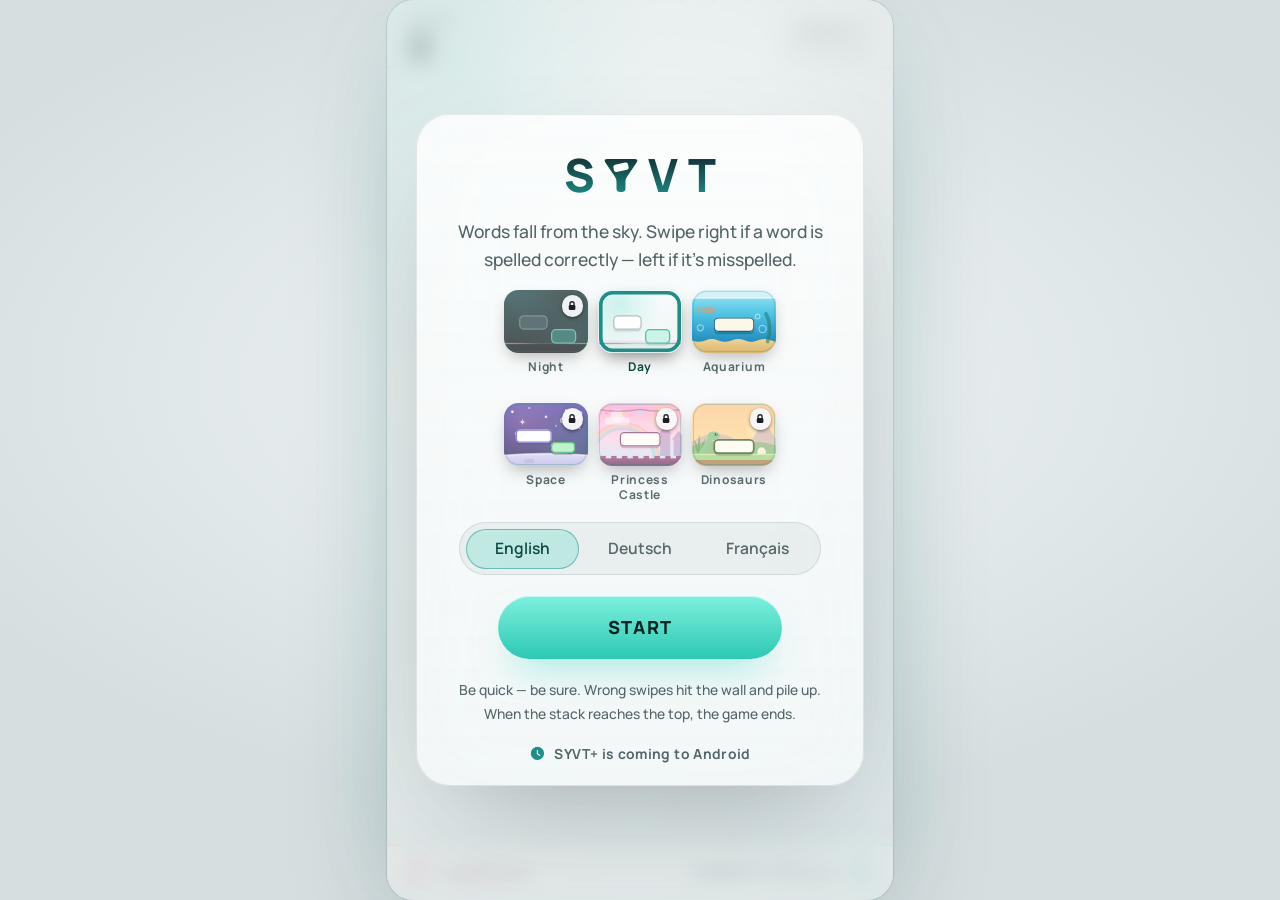
==== commit 804b998d: "Match the app: its locale rule, its words, a four-level free game and its fixes A first visit opens " ====
--- a/index.html
+++ b/index.html
@@ -63,7 +63,7 @@
     <div id="scoreBlock">
       <span id="scoreKicker">SCORE</span>
       <!-- past the free ceiling the score stops counting and the overflow
-           runs in its own counter: 150 is what compares with anyone else,
+           runs in its own counter: 120 is what compares with anyone else,
            the +X after it is not. -->
       <span id="scoreRow">
         <span id="score">0</span>
--- a/syvt.css
+++ b/syvt.css
@@ -1050,6 +1050,18 @@
   transition: box-shadow .18s ease;
 }
 .world[aria-current="true"] .thumb::after { box-shadow: inset 0 0 0 calc(3 * var(--s)) var(--ring); }
+/* The mark on everything SYVT+ holds back. Its own two colours, not the
+   theme's: it used to be a dark disc carrying var(--pick-label), and that
+   label is dark in both worlds the page is ever themed as — so the badge
+   was charcoal on near-black, hardest to see on exactly the cards it is
+   there to mark, and the Night and Space thumbnails under it are darker
+   still. A badge lands on whatever happens to be beneath it and cannot
+   take its contrast from any of it: it brings its own. Pale disc, dark
+   ink, and a shadow so it keeps its edge on the bright artwork too.
+
+   Not pure white on pure black: a hard pair reads as a sticker, and these
+   sit on pictures. It stays an overlay — absolute, never in the flow — so
+   a locked card and a free one are exactly the same size. */
 .world .lock {
   position: absolute;
   top: calc(4 * var(--s));
@@ -1057,14 +1069,16 @@
   width: calc(18 * var(--s));
   height: calc(18 * var(--s));
   border-radius: 50%;
-  background: rgba(0, 0, 0, .55);
+  background: rgba(247, 249, 250, .95);
+  box-shadow: 0 calc(1 * var(--s)) calc(3 * var(--s)) rgba(0, 0, 0, .45);
   display: flex;
   align-items: center;
   justify-content: center;
 }
-.world .lock svg { width: calc(10.8 * var(--s)); height: calc(10.8 * var(--s)); }
-.world .lock path { fill: none; stroke: var(--pick-label); stroke-width: 2.6; stroke-linecap: round; stroke-linejoin: round; }
-.world .lock rect { fill: var(--pick-label); }
+/* inset by 22% of the disc on every side: 18 - 2 * (18 * .22) */
+.world .lock svg { width: calc(10.08 * var(--s)); height: calc(10.08 * var(--s)); }
+.world .lock path { fill: none; stroke: rgb(28, 30, 36); stroke-width: 2.6; stroke-linecap: round; stroke-linejoin: round; }
+.world .lock rect { fill: rgb(28, 30, 36); }
 .world .name {
   height: calc(26 * var(--s));
   font-size: calc(10 * var(--s));
@@ -1214,7 +1228,9 @@
 :focus-visible { outline: calc(2 * var(--s)) solid var(--ring); outline-offset: calc(3 * var(--s)); }
 
 @media (prefers-reduced-motion: reduce) {
-  #aurora, #legend .chip, #score, #levelUp, #flash, .puff, .score-pop, #modal { animation: none !important; }
+  /* the sideways jolt of the field on a wrong call is the one effect that
+     can make a motion-sensitive player ill; the tile turning red says it */
+  #aurora, #legend .chip, #score, #scoreBonus, #levelUp, #flash, #field.shake, .puff, .score-pop, #modal { animation: none !important; }
   #danger.crit { animation: none; }
   .block.locked::after { animation: none; }
 }
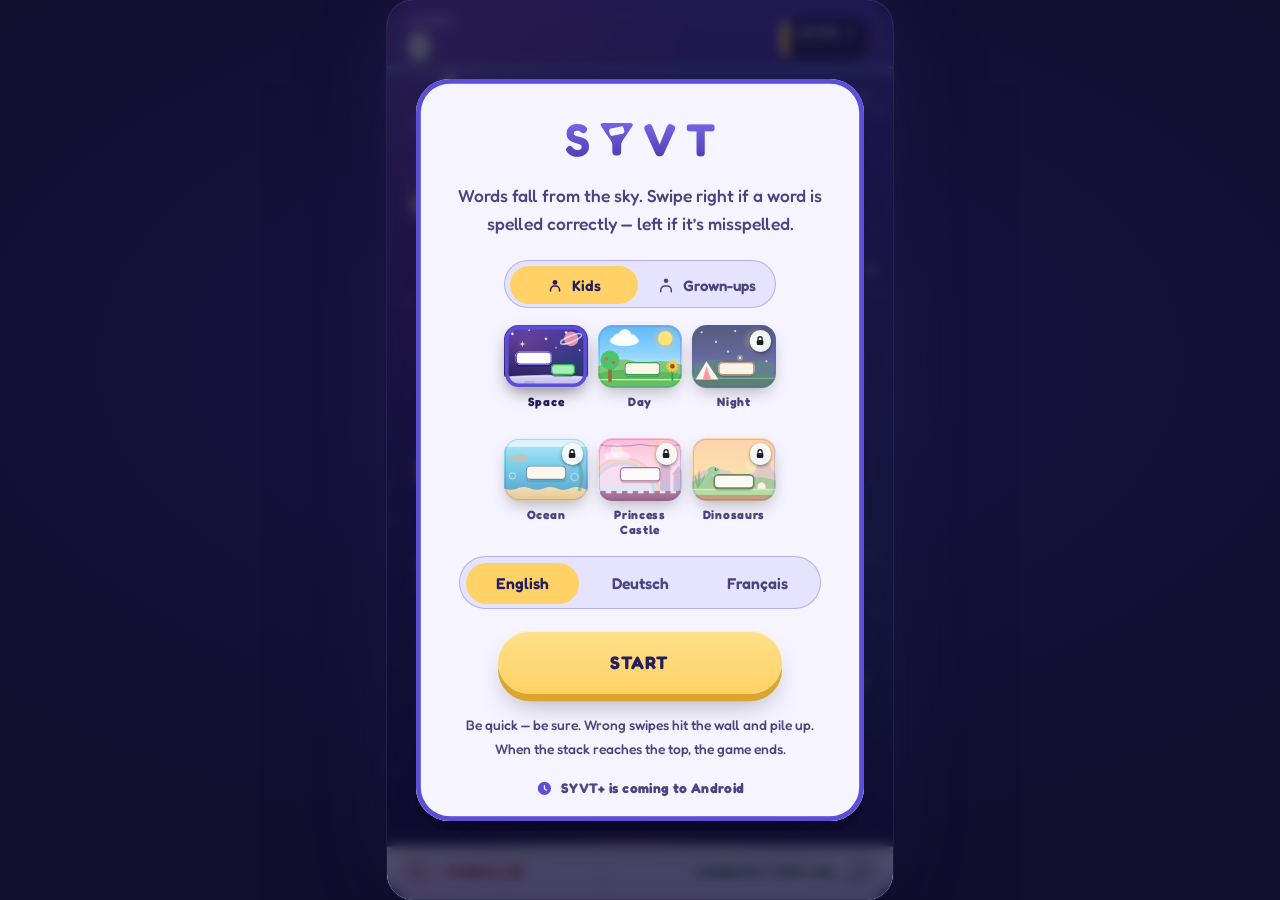
==== commit 0d46ba49: "Two sides, and the app's own free worlds The app grew a second face. A player is a child or a grown-" ====
--- a/index.html
+++ b/index.html
@@ -1,21 +1,29 @@
 <!DOCTYPE html>
-<html lang="en" data-theme="day">
+<html lang="en" data-theme="space" data-audience="kids">
 <head>
 <meta charset="UTF-8">
 <meta http-equiv="Content-Security-Policy" content="default-src 'none'; script-src 'self'; style-src 'self' 'unsafe-inline'; img-src 'self' data:; font-src 'self'; media-src 'self' data: https://audio.syvt.me; connect-src 'self' https://audio.syvt.me; base-uri 'none'; form-action 'none'">
 <meta name="referrer" content="no-referrer">
 <meta name="viewport" content="width=device-width, initial-scale=1.0, user-scalable=no, viewport-fit=cover">
 <title>SYVT</title>
-<meta name="description" content="SYVT &mdash; words fall, you sort them. Swipe right if it is spelled correctly, left if it is not. Play the free levels here; SYVT+ is coming to Android.">
-<meta name="theme-color" content="#e1e8ea">
+<meta name="description" content="SYVT &mdash; words fall, you sort them. Swipe right if it is spelled correctly, left if it is not. Two sides, one game: a meadow and a galaxy for the children, a quiet page for the grown-ups. Play the free levels here; SYVT+ is coming to Android.">
+<meta name="theme-color" content="#1a1546">
+<!-- The tab icon is the mascot, rendered by make-icons.mjs from
+     brand/favicon_drk.webp. The mark's own icons follow, kept but not
+     linked: swap the two blocks to put the mark back. -->
+<link rel="icon" href="favicon.ico" sizes="16x16 32x32 48x48">
+<link rel="icon" href="favicon-192.png" type="image/png" sizes="192x192">
+<link rel="apple-touch-icon" href="favicon-180.png">
+<!--
 <link rel="icon" href="icon.svg" type="image/svg+xml">
 <link rel="icon" href="brand/syvt-app-mark-192.png" sizes="192x192">
 <link rel="apple-touch-icon" href="apple-touch-icon.png">
+-->
 <meta property="og:type" content="website">
 <meta property="og:title" content="SYVT">
 <meta property="og:description" content="Words fall. Swipe right if it is spelled correctly, left if it is not.">
 <meta property="og:url" content="https://syvt.me/">
-<meta property="og:image" content="https://syvt.me/og.png?v=2">
+<meta property="og:image" content="https://syvt.me/og.png?v=3">
 <meta property="og:image:width" content="1200">
 <meta property="og:image:height" content="630">
 <meta name="twitter:card" content="summary_large_image">
@@ -150,6 +158,29 @@
         </div>
       </div>
 
+      <!-- The two sides of the game. On a tablet this is a setting per
+           player in the parents' corner; the page has no players, so it is a
+           switch here and the choice is remembered. Flipping it carries the
+           world across to its twin - Day and Light are the same scene drawn
+           twice, and so are Night and Dark - which is `themeAcross` in the
+           app's lib/ui/themes/themes.dart. -->
+      <div id="audienceRow" role="group">
+        <button class="aud" type="button" data-audience="kids" aria-pressed="true">
+          <svg viewBox="0 0 24 24" aria-hidden="true" focusable="false">
+            <circle cx="12" cy="8.5" r="3.2"/>
+            <path d="M6 20v-1.6A5 5 0 0 1 11 13.4h2A5 5 0 0 1 18 18.4V20"/>
+          </svg>
+          <span data-role="label"></span>
+        </button>
+        <button class="aud" type="button" data-audience="grownups" aria-pressed="false">
+          <svg viewBox="0 0 24 24" aria-hidden="true" focusable="false">
+            <circle cx="12" cy="6.4" r="3"/>
+            <path d="M5 21v-2.2A5.4 5.4 0 0 1 10.4 13.4h3.2A5.4 5.4 0 0 1 19 18.8V21"/>
+          </svg>
+          <span data-role="label"></span>
+        </button>
+      </div>
+
       <div id="themePicker"></div>
 
       <div id="langRow">
--- a/syvt.css
+++ b/syvt.css
@@ -1,6 +1,8 @@
 /* SYVT for the web — the free version of the Android game, skinned to match
-   it. Two worlds are playable here (Day and Aquarium); the other four, and
-   levels 6 to 10, are SYVT+ on Android.
+   it. The game has two sides, and both are here: the grown-ups' Light and
+   the children's Space and Day are playable, which is the app's own free
+   set; Dark, Night, Aquarium, Princess Castle and Dinosaurs, and levels 6 to
+   10, are SYVT+ on Android.
 
    Everything is drawn in the app's design space, 420 x 746.67 design px,
    scaled to fit the viewport. --s is design px per CSS px and is written by
@@ -22,8 +24,14 @@
 }
 
 /* ------------------------------------------------------------------ tokens
-   Two worlds, one set of names. Everything that differs between them is a
-   custom property; everything that does not is written once. */
+   Three worlds, one set of names. Everything that differs between them is a
+   custom property; everything that does not is written once.
+
+   `data-theme` is the world; `data-audience` is the side of the game it
+   belongs to. The face follows the SIDE rather than the world — Manrope for
+   the grown-ups, Fredoka for the children — so the few rules that have to
+   know which face is set key on the side, and go on working when a world is
+   added to one. */
 
 :root {
   --s: calc(min(100vw, calc(100dvh * 9 / 16)) / 420);
@@ -32,7 +40,7 @@
   --ceiling-h: calc(56 * var(--s));
 }
 
-:root[data-theme="day"] {
+:root[data-theme="light"] {
   --font: "Manrope", system-ui, -apple-system, "Segoe UI", sans-serif;
   --cap: 0.72em;                         /* Manrope's capital height */
   --page: radial-gradient(62% 48% at 50% 42%, #eef3f4 0%, #e1e8ea 58%, #d6dee0 100%);
@@ -112,85 +120,183 @@
   --grain-vignette: inset 0 0 calc(150 * var(--s)) calc(26 * var(--s)) rgba(16, 40, 44, .16);
 }
 
-:root[data-theme="aquarium"] {
+/* The children's Space: a friendly cartoon galaxy. White capsules fall on to
+   a squishy moon under a violet sky. */
+:root[data-theme="space"] {
   --font: "Fredoka", system-ui, -apple-system, "Segoe UI", sans-serif;
   --cap: 0.71em;
-  --page: radial-gradient(70% 55% at 50% 40%, #16608a 0%, #0e4c6e 55%, #07304a 100%);
-  --field: linear-gradient(180deg, #9fe9f5 0%, #4fc4e3 38%, #2593c4 78%, #1b6fa3 100%);
+  --page: radial-gradient(70% 55% at 50% 40%, #1a1546 0%, #110e2e 100%);
+  --field: linear-gradient(180deg, #4a3aa8 0%, #3a2c86 35%, #261f64 72%, #171340 100%);
   --field-shadow:
-    0 calc(26 * var(--s)) calc(60 * var(--s)) calc(-20 * var(--s)) rgba(2, 26, 42, .75),
-    0 0 0 1.5px rgba(255, 255, 255, .16);
-
-  --scrim: rgba(6, 42, 64, .62);
+    0 calc(40 * var(--s)) calc(90 * var(--s)) calc(-30 * var(--s)) rgba(0, 0, 0, .75),
+    0 0 calc(80 * var(--s)) calc(-28 * var(--s)) rgba(90, 79, 214, .45),
+    0 0 0 1px rgba(255, 255, 255, .08);
+
+  --scrim: rgba(11, 8, 36, .66);
+  --scrim-blur: 6px;
+  --panel-face: #f6f4ff;
+  --panel-shadow:
+    0 calc(8 * var(--s)) 0 rgba(11, 8, 36, .5),
+    0 calc(28 * var(--s)) calc(56 * var(--s)) calc(-20 * var(--s)) rgba(11, 8, 36, .6),
+    inset 0 0 0 calc(4 * var(--s)) #5a4fd6,
+    inset 0 calc(-4 * var(--s)) 0 #ded9ff;
+  --panel-blur: none;
+
+  --brand-a: #7c6cf0;
+  --brand-b: #4a3aa8;
+  --title: #241e5c;
+  --over-title: #241e5c;
+  --msg: #4a4580;
+  --legend-text: #4a4580;
+  --ring: #5a4fd6;
+  --pick-label: #4a4580;
+  --pick-label-on: #241e5c;
+
+  --lang-track: #e6e3ff;
+  --lang-track-border: 1px solid rgba(90, 79, 214, .35);
+  --lang-on: #ffd166;
+  --lang-on-ring: none;
+  --lang-on-text: #241e5c;
+  --lang-text: #4a4580;
+
+  --start-fill: linear-gradient(180deg, #ffe08a 0%, #ffd166 100%);
+  --start-shadow:
+    0 calc(6 * var(--s)) 0 #d9a62e,
+    0 calc(14 * var(--s)) calc(24 * var(--s)) calc(-8 * var(--s)) rgba(11, 8, 36, .35),
+    inset 0 1px 0 rgba(255, 255, 255, .5);
+  --start-text: #241e5c;
+
+  --quiet-fill: #e6e3ff;
+  --quiet-border: 1px solid rgba(90, 79, 214, .35);
+  --quiet-text: #4a4580;
+
+  --hud-kicker: rgba(201, 194, 255, .9);
+  --hud-score: #ffffff;
+  --hud-bump: #ffd166;
+  /* the score has no pill of its own, so a dense dark halo is its body under
+     the red wash */
+  --hud-score-shadow:
+    0 calc(2 * var(--s)) 0 rgba(23, 19, 64, .7),
+    0 0 calc(6 * var(--s)) rgba(23, 19, 64, .9),
+    0 0 calc(14 * var(--s)) rgba(127, 211, 255, .55);
+  --chip-radius: calc(15 * var(--s));
+  /* a mission badge: a dark body that holds under the wash, with a gold
+     stripe along its left end */
+  --chip-fill: linear-gradient(90deg, #ffd166 0%, #ffd166 9%, rgba(23, 19, 64, .72) 9%, rgba(23, 19, 64, .72) 100%);
+  --chip-border: 1.5px solid rgba(255, 255, 255, .45);
+  --chip-shadow: 0 calc(2 * var(--s)) 0 rgba(23, 19, 64, .35);
+  --chip-text: #ffffff;
+  --bar-track: rgba(255, 255, 255, .22);
+  --bar-fill: linear-gradient(90deg, #ffd166, #bfefff);
+
+  --legend-chip-radius: calc(14 * var(--s));
+  --legend-left: #8e1a16;
+  --legend-right: #0c4a24;
+  --legend-left-tint: 142, 26, 22;
+  --legend-right-tint: 12, 74, 36;
+
+  --danger-wash: linear-gradient(180deg, rgba(255, 90, 90, .45) 0%, rgba(255, 90, 90, .14) 55%, rgba(255, 90, 90, 0) 100%);
+  --danger-line: linear-gradient(90deg, rgba(255, 97, 97, 1) 0%, rgba(255, 97, 97, .55) 30%, rgba(255, 97, 97, .55) 70%, rgba(255, 97, 97, 1) 100%);
+  --danger-glow: 0 0 calc(12 * var(--s)) rgba(255, 97, 97, .75);
+
+  --plate-text: #ffffff;
+  --plate-shadow: 0 calc(2 * var(--s)) calc(6 * var(--s)) rgba(23, 19, 64, .75), 0 0 calc(16 * var(--s)) rgba(255, 209, 102, .8);
+  --plate-rule: #ffd166;
+  --flash: rgba(255, 77, 93, .32);
+  --pause-scrim: rgba(23, 19, 64, .68);
+  --pause-blur: 3px;
+  --pop-color: #ffd166;
+  --pop-shadow:
+    1.5px 0 0 #241e5c, -1.5px 0 0 #241e5c, 0 1.5px 0 #241e5c, 0 -1.5px 0 #241e5c,
+    0 0 calc(12 * var(--s)) rgba(255, 209, 102, .7);
+  --settle-ring: rgba(255, 255, 255, .495);
+  --grain-vignette: none;
+}
+
+/* The children's Day: a sunny meadow, cream picnic cards on bright grass. */
+:root[data-theme="day"] {
+  --font: "Fredoka", system-ui, -apple-system, "Segoe UI", sans-serif;
+  --cap: 0.71em;
+  --page: radial-gradient(70% 55% at 50% 40%, #3fa2e8 0%, #2b8fd8 55%, #1b6fb8 100%);
+  --field: linear-gradient(180deg, #5fb8f5 0%, #8ed3ff 45%, #cfefff 78%, #eaf7ff 100%);
+  --field-shadow:
+    0 calc(26 * var(--s)) calc(60 * var(--s)) calc(-20 * var(--s)) rgba(12, 60, 100, .6),
+    0 0 0 1.5px rgba(255, 255, 255, .35);
+
+  --scrim: rgba(43, 143, 216, .55);
   --scrim-blur: 10px;
-  --panel-face: #fff7e6;
+  --panel-face: #fffdf6;
   --panel-shadow:
-    0 0 0 calc(5 * var(--s)) rgba(155, 227, 255, .40),
-    0 calc(8 * var(--s)) 0 rgba(6, 42, 64, .45),
-    0 calc(30 * var(--s)) calc(56 * var(--s)) calc(-14 * var(--s)) rgba(2, 26, 42, .55),
-    inset 0 0 0 calc(4 * var(--s)) #1d5f8a;
+    0 0 0 calc(5 * var(--s)) rgba(255, 255, 255, .45),
+    0 calc(8 * var(--s)) 0 rgba(31, 127, 69, .35),
+    0 calc(30 * var(--s)) calc(56 * var(--s)) calc(-14 * var(--s)) rgba(12, 60, 100, .45),
+    inset 0 0 0 calc(4 * var(--s)) #2e9e58;
   --panel-blur: none;
 
-  --brand-a: #2593c4;
-  --brand-b: #12344d;
-  --title: #12344d;
-  --over-title: #12344d;
-  --msg: #3b5a6e;
-  --legend-text: #3b5a6e;
-  --ring: #ff9f43;
-  --pick-label: #3b5a6e;
-  --pick-label-on: #12344d;
-
-  --lang-track: #ddf3fa;
-  --lang-track-border: 1.5px solid rgba(29, 95, 138, .5);
-  --lang-on: #ffb703;
+  --brand-a: #2b8fd8;
+  --brand-b: #1f7f45;
+  --title: #1b3a2e;
+  --over-title: #1b3a2e;
+  --msg: #3e5a4e;
+  --legend-text: #3e5a4e;
+  --ring: #fb7185;
+  --pick-label: #3e5a4e;
+  --pick-label-on: #1b3a2e;
+
+  --lang-track: #eaf7ea;
+  --lang-track-border: 1.5px solid rgba(46, 158, 88, .5);
+  /* gold already means "held / selected" here — the drag ring and the level
+     bar are both this colour — and ink reads on it and on the cream face
+     alike, which is why the picker's active label takes it too */
+  --lang-on: #ffc93c;
   --lang-on-ring: none;
-  --lang-on-text: #12344d;
-  --lang-text: #12344d;
-
-  --start-fill: linear-gradient(180deg, #ffb765 0%, #ff9f43 100%);
+  --lang-on-text: #1b3a2e;
+  --lang-text: #1b3a2e;
+
+  --start-fill: linear-gradient(180deg, #ff9dae 0%, #fb7185 100%);
   --start-shadow:
-    0 calc(6 * var(--s)) 0 #d9731f,
-    0 calc(16 * var(--s)) calc(26 * var(--s)) calc(-8 * var(--s)) rgba(6, 42, 64, .35),
+    0 calc(6 * var(--s)) 0 #c94d65,
+    0 calc(16 * var(--s)) calc(26 * var(--s)) calc(-8 * var(--s)) rgba(27, 58, 46, .3),
     inset 0 calc(4 * var(--s)) 0 rgba(255, 255, 255, .35);
-  --start-text: #3d1f00;
-
-  --quiet-fill: #ddf3fa;
-  --quiet-border: 1.5px solid rgba(29, 95, 138, .5);
-  --quiet-text: #12344d;
-
-  --hud-kicker: rgba(29, 95, 138, .9);
-  --hud-score: #12344d;
-  --hud-bump: #ff9f43;
+  --start-text: #4a0f1e;
+
+  --quiet-fill: #eaf7ea;
+  --quiet-border: 1.5px solid rgba(46, 158, 88, .5);
+  --quiet-text: #1b3a2e;
+
+  --hud-kicker: rgba(27, 58, 46, .8);
+  --hud-score: #1b3a2e;
+  --hud-bump: #f07a2e;
   --hud-score-shadow: 0 0 calc(8 * var(--s)) rgba(255, 255, 255, .85);
   --chip-radius: 999px;
-  --chip-fill: rgba(255, 255, 255, .85);
-  --chip-border: 1.5px solid rgba(29, 95, 138, .6);
-  --chip-shadow: 0 calc(2 * var(--s)) 0 rgba(14, 76, 110, .18);
-  --chip-text: #12344d;
-  --bar-track: rgba(29, 95, 138, .25);
-  --bar-fill: linear-gradient(90deg, #ffb703, #ffd166);
+  --chip-fill: rgba(255, 255, 255, .88);
+  --chip-border: 1.5px solid rgba(46, 158, 88, .7);
+  --chip-shadow: 0 calc(2 * var(--s)) 0 rgba(31, 127, 69, .25);
+  --chip-text: #1b3a2e;
+  --bar-track: rgba(27, 58, 46, .18);
+  --bar-fill: linear-gradient(90deg, #ffc93c, #ffe08a);
 
   --legend-chip-radius: calc(14 * var(--s));
-  --legend-left: #7a1f18;
-  --legend-right: #0a4a2c;
-  --legend-left-tint: 142, 30, 26;
-  --legend-right-tint: 10, 74, 44;
-
-  --danger-wash: linear-gradient(180deg, rgba(255, 90, 110, .42) 0%, rgba(255, 90, 110, .12) 52%, rgba(255, 90, 110, 0) 100%);
-  --danger-line: linear-gradient(90deg, rgba(255, 61, 87, .95) 0%, rgba(255, 61, 87, .5) 30%, rgba(255, 61, 87, .5) 70%, rgba(255, 61, 87, .95) 100%);
-  --danger-glow: 0 0 calc(12 * var(--s)) rgba(255, 61, 87, .7);
-
-  --plate-text: #12344d;
+  /* dark tints: a mid-luminance coral and green sink into the grass */
+  --legend-left: #7a1530;
+  --legend-right: #0b4a40;
+  --legend-left-tint: 122, 21, 48;
+  --legend-right-tint: 11, 74, 64;
+
+  --danger-wash: linear-gradient(180deg, rgba(255, 77, 94, .42) 0%, rgba(255, 77, 94, .12) 52%, rgba(255, 77, 94, 0) 100%);
+  --danger-line: linear-gradient(90deg, rgba(255, 77, 94, .95) 0%, rgba(255, 77, 94, .5) 30%, rgba(255, 77, 94, .5) 70%, rgba(255, 77, 94, .95) 100%);
+  --danger-glow: 0 0 calc(12 * var(--s)) rgba(255, 77, 94, .7);
+
+  --plate-text: #1b3a2e;
   --plate-shadow: 0 0 calc(10 * var(--s)) rgba(255, 255, 255, .95), 0 0 calc(3 * var(--s)) rgba(255, 255, 255, .9);
-  --plate-rule: rgba(29, 95, 138, .7);
-  --flash: rgba(255, 61, 87, .32);
-  --pause-scrim: rgba(79, 196, 227, .62);
+  --plate-rule: rgba(31, 127, 69, .8);
+  --flash: rgba(255, 77, 94, .32);
+  --pause-scrim: rgba(142, 211, 255, .66);
   --pause-blur: 6px;
-  --pop-color: #ffb703;
+  --pop-color: #ff9f43;
   --pop-shadow:
-    1.5px 0 0 #12344d, -1.5px 0 0 #12344d, 0 1.5px 0 #12344d, 0 -1.5px 0 #12344d,
-    0 0 calc(10 * var(--s)) rgba(255, 183, 3, .6);
+    1.5px 0 0 #1b3a2e, -1.5px 0 0 #1b3a2e, 0 1.5px 0 #1b3a2e, 0 -1.5px 0 #1b3a2e,
+    0 0 calc(10 * var(--s)) rgba(255, 159, 67, .6);
   --settle-ring: rgba(255, 255, 255, .495);
   --grain-vignette: none;
 }
@@ -248,13 +354,15 @@
   85% { transform: translateX(calc(-1 * var(--s))); }
 }
 
-/* Day's static scenery is three CSS layers; Aquarium paints its own on the
-   canvas and hides these. */
+/* Light's static scenery is three CSS layers and a grain; the children's
+   worlds paint their own on the canvas and hide these. Keyed on the side
+   rather than on each world, so a world added to the children never arrives
+   wearing the grown-ups' aurora. */
 #aurora, #dots, #ceiling, #grain { pointer-events: none; position: absolute; }
-:root[data-theme="aquarium"] #aurora,
-:root[data-theme="aquarium"] #dots,
-:root[data-theme="aquarium"] #ceiling,
-:root[data-theme="aquarium"] #grain { display: none; }
+:root[data-audience="kids"] #aurora,
+:root[data-audience="kids"] #dots,
+:root[data-audience="kids"] #ceiling,
+:root[data-audience="kids"] #grain { display: none; }
 
 #aurora {
   inset: -28%;
@@ -349,7 +457,7 @@
   font-variant-numeric: tabular-nums;
 }
 
-:root[data-theme="day"] .block {
+:root[data-theme="light"] .block {
   background: linear-gradient(158deg, #ffffff 0%, #f4f8f8 100%);
   border: 1px solid rgba(16, 40, 44, .16);
   color: #10282c;
@@ -359,14 +467,14 @@
     inset 0 1px 0 rgba(255, 255, 255, .9),
     inset 0 calc(-2 * var(--s)) calc(6 * var(--s)) rgba(16, 40, 44, .06);
 }
-:root[data-theme="day"] .block.dragging {
+:root[data-theme="light"] .block.dragging {
   border-color: rgba(28, 143, 135, .6);
   box-shadow:
     0 calc(22 * var(--s)) calc(40 * var(--s)) calc(-18 * var(--s)) rgba(16, 40, 44, .32),
     0 0 calc(26 * var(--s)) calc(-6 * var(--s)) rgba(45, 212, 191, .35),
     inset 0 1px 0 rgba(255, 255, 255, .9);
 }
-:root[data-theme="day"] .block.ok {
+:root[data-theme="light"] .block.ok {
   background: linear-gradient(158deg, #d7f8ef 0%, #bfefe2 100%);
   border-color: rgba(31, 181, 158, .8);
   color: #0b4a40;
@@ -375,7 +483,7 @@
     0 0 calc(24 * var(--s)) calc(-6 * var(--s)) rgba(45, 212, 191, .35),
     inset 0 1px 0 rgba(255, 255, 255, .7);
 }
-:root[data-theme="day"] .block.mis {
+:root[data-theme="light"] .block.mis {
   background: linear-gradient(158deg, #ffd6dc 0%, #fbaab8 100%);
   border-color: rgba(240, 84, 111, .8);
   color: #7a1526;
@@ -384,7 +492,7 @@
     0 0 calc(24 * var(--s)) calc(-6 * var(--s)) rgba(251, 113, 133, .35),
     inset 0 1px 0 rgba(255, 255, 255, .7);
 }
-:root[data-theme="day"] .block.eq:not(.locked) {
+:root[data-theme="light"] .block.eq:not(.locked) {
   background: radial-gradient(120% 120% at 34% 24%, #ffffff 0%, #e9e4ff 72%);
   border-color: rgba(120, 110, 210, .45);
   color: #3e2a7a;
@@ -395,47 +503,98 @@
     inset 0 1px 0 rgba(255, 255, 255, .9);
 }
 
-:root[data-theme="aquarium"] .block {
-  background: linear-gradient(180deg, #fffbf0 0%, #fff0d6 100%);
-  border: calc(2.5 * var(--s)) solid #1d5f8a;
-  color: #12344d;
+/* Space: a white capsule with a violet rim, a hard 4px drop and a faint cyan
+   halo so the white pops off the violet sky. A settled tile keeps the drop
+   and a small shadow; a pile of forty must stay cheap. */
+:root[data-theme="space"] .block {
+  background: linear-gradient(180deg, #ffffff 0%, #ffffff 62%, #efedff 100%);
+  border: calc(2.5 * var(--s)) solid #5a4fd6;
+  color: #241e5c;
   box-shadow:
-    0 calc(4 * var(--s)) 0 rgba(14, 76, 110, .35),
-    0 calc(10 * var(--s)) calc(18 * var(--s)) rgba(6, 42, 64, .28),
+    0 calc(4 * var(--s)) 0 rgba(23, 19, 64, .45),
+    0 calc(12 * var(--s)) calc(20 * var(--s)) rgba(11, 8, 36, .5),
+    0 0 calc(10 * var(--s)) rgba(127, 211, 255, .18);
+}
+:root[data-theme="space"] .block.dragging {
+  border-color: #ffd166;
+  box-shadow:
+    0 calc(6 * var(--s)) 0 rgba(23, 19, 64, .45),
+    0 calc(14 * var(--s)) calc(22 * var(--s)) rgba(11, 8, 36, .45),
+    0 0 calc(16 * var(--s)) rgba(255, 209, 102, .5);
+}
+:root[data-theme="space"] .block.ok {
+  background: linear-gradient(180deg, #aef3bf 0%, #a6f0b8 50%, #93e6ab 100%);
+  border-color: #2fa85a;
+  color: #0c4a24;
+  box-shadow:
+    0 calc(4 * var(--s)) 0 rgba(23, 19, 64, .45),
+    0 calc(6 * var(--s)) calc(8 * var(--s)) rgba(11, 8, 36, .35);
+}
+:root[data-theme="space"] .block.mis {
+  background: linear-gradient(180deg, #d03d39 0%, #cc3a36 50%, #be332f 100%);
+  border-color: #8e1a16;
+  color: #fff7f3;
+  box-shadow:
+    0 calc(4 * var(--s)) 0 rgba(23, 19, 64, .45),
+    0 calc(6 * var(--s)) calc(8 * var(--s)) rgba(11, 8, 36, .35);
+}
+/* a sum falls as a little moon: a different shape AND a different family */
+:root[data-theme="space"] .block.eq:not(.locked) {
+  background: radial-gradient(78% 78% at 36% 28%, #fff8cf 0%, #ffe58a 62%, #e8c25a 100%);
+  border-color: #c89a2e;
+  color: #4a3600;
+  box-shadow:
+    0 calc(4 * var(--s)) 0 rgba(23, 19, 64, .45),
+    0 calc(12 * var(--s)) calc(20 * var(--s)) rgba(11, 8, 36, .5),
+    0 0 calc(10 * var(--s)) rgba(255, 233, 168, .25);
+}
+
+/* Day: a cream picnic card with a leaf-green rim. Every look keeps the same
+   three shadow slots — a hard lift, a soft glow, an inset gloss — so the
+   verdict transitions interpolate shadow by shadow. */
+:root[data-theme="day"] .block {
+  background: linear-gradient(180deg, #fffdf5 0%, #fff0d2 100%);
+  border: calc(2.5 * var(--s)) solid #2e9e58;
+  color: #1b3a2e;
+  box-shadow:
+    0 calc(4 * var(--s)) 0 rgba(31, 127, 69, .35),
+    0 calc(10 * var(--s)) calc(18 * var(--s)) rgba(27, 58, 46, .22),
     inset 0 calc(5 * var(--s)) 1px rgba(255, 255, 255, .6);
 }
-:root[data-theme="aquarium"] .block.dragging {
-  border-color: #ffb703;
+:root[data-theme="day"] .block.dragging {
+  border-color: #ffc93c;
   box-shadow:
-    0 calc(6 * var(--s)) 0 rgba(14, 76, 110, .35),
-    0 0 calc(14 * var(--s)) rgba(255, 183, 3, .45),
+    0 calc(6 * var(--s)) 0 rgba(31, 127, 69, .35),
+    0 0 calc(14 * var(--s)) rgba(255, 201, 60, .55),
     inset 0 calc(5 * var(--s)) 1px rgba(255, 255, 255, .6);
 }
-:root[data-theme="aquarium"] .block.ok {
-  background: linear-gradient(180deg, #9ef0bf 0%, #8be9b0 100%);
-  border-color: #23a85f;
-  color: #0a4a2c;
+:root[data-theme="day"] .block.ok {
+  background: linear-gradient(180deg, #9ef0d9 0%, #7ee3c8 100%);
+  border-color: #1c8f87;
+  color: #0b4a40;
   box-shadow:
-    0 calc(4 * var(--s)) 0 rgba(14, 76, 110, .3),
-    0 0 calc(8 * var(--s)) rgba(35, 168, 95, .35),
+    0 calc(4 * var(--s)) 0 rgba(31, 127, 69, .3),
+    0 0 calc(8 * var(--s)) rgba(45, 212, 191, .4),
     inset 0 calc(5 * var(--s)) 1px rgba(255, 255, 255, .5);
 }
-:root[data-theme="aquarium"] .block.mis {
-  background: linear-gradient(180deg, #d2363f 0%, #c42f38 100%);
-  border-color: #8e1e1a;
+/* the top stop IS the 4.5:1 colour; the card only gets darker below it */
+:root[data-theme="day"] .block.mis {
+  background: linear-gradient(180deg, #d2304f 0%, #c22a46 100%);
+  border-color: #7a1530;
   color: #ffffff;
   box-shadow:
-    0 calc(4 * var(--s)) 0 rgba(6, 42, 64, .35),
-    0 0 calc(8 * var(--s)) rgba(210, 54, 63, .4),
+    0 calc(4 * var(--s)) 0 rgba(27, 58, 46, .35),
+    0 0 calc(8 * var(--s)) rgba(251, 113, 133, .4),
     inset 0 calc(5 * var(--s)) 1px rgba(255, 255, 255, .3);
 }
-:root[data-theme="aquarium"] .block.eq:not(.locked) {
-  background: radial-gradient(80% 80% at 34% 26%, #ffffff 0%, #e9ddff 55%, #c9b6f2 100%);
-  border-color: #8b6fd8;
-  color: #3e2a7a;
+/* a sum falls as a little sun */
+:root[data-theme="day"] .block.eq:not(.locked) {
+  background: radial-gradient(80% 80% at 36% 30%, #fff8d6 0%, #ffe27a 55%, #ffc93c 100%);
+  border-color: #f07a2e;
+  color: #4a3600;
   box-shadow:
-    0 calc(4 * var(--s)) 0 rgba(14, 76, 110, .35),
-    0 calc(10 * var(--s)) calc(18 * var(--s)) rgba(6, 42, 64, .28),
+    0 calc(4 * var(--s)) 0 rgba(31, 127, 69, .35),
+    0 0 calc(18 * var(--s)) rgba(255, 209, 102, .5),
     inset 0 calc(5 * var(--s)) 1px rgba(255, 255, 255, .7);
 }
 
@@ -450,7 +609,8 @@
   border: calc(1.5 * var(--s)) solid var(--puff-ring, rgba(28, 143, 135, .6));
   animation: puff .6s cubic-bezier(.2, .75, .3, 1) forwards;
 }
-:root[data-theme="aquarium"] .puff { --puff-ring: rgba(255, 255, 255, .8); }
+:root[data-theme="day"] .puff { --puff-ring: rgba(255, 201, 60, .95); }
+:root[data-theme="space"] .puff { --puff-ring: rgba(255, 233, 168, .9); }
 @keyframes puff {
   0%   { transform: scale(.22); opacity: .85; }
   100% { transform: scale(1.4); opacity: 0; }
@@ -875,7 +1035,9 @@
    can be made. What lands on screen moves by up to about .02 em on top of
    that, because the letter-space and the margins round to device pixels
    independently; at a 300px em all three measure 70px in Manrope and 77px in
-   Fredoka, and at body sizes they differ by a pixel either way.
+   Fredoka, and at body sizes they differ by a pixel either way. The second
+   pair below is the Fredoka solution, and it is keyed on the side of the
+   game rather than on one world, because the face is.
 
    The left one is negative because it is undoing part of the letter-space CSS
    puts after the S and the app's layout never had. Re-derive with the harness
@@ -890,7 +1052,7 @@
   margin-left: -.058em;    /* Manrope */
   margin-right: .1953em;
 }
-:root[data-theme="aquarium"] #brand .y {
+:root[data-audience="kids"] #brand .y {
   margin-left: -.018em;    /* Fredoka sets the S and the V differently */
   margin-right: .1987em;
 }
@@ -905,21 +1067,21 @@
    Two gradients, because y1/y2 fall out of the font's ascent, descent and cap
    factor, and gradient coordinates are not CSS geometry properties, so one
    parameterised gradient is not possible. The stops are attributes in the
-   markup as well, so a stylesheet that never arrives leaves the Y in the Day
+   markup as well, so a stylesheet that never arrives leaves the Y in Light's
    colours rather than in black. */
 #brand .y .stop-a { stop-color: var(--brand-a); }
 #brand .y .stop-b { stop-color: var(--brand-b); }
 #brand .y .glyph { fill: url(#brandY-manrope); }
-:root[data-theme="aquarium"] #brand .y .glyph { fill: url(#brandY-fredoka); }
+:root[data-audience="kids"] #brand .y .glyph { fill: url(#brandY-fredoka); }
 
 /* Fredoka draws its S with more ink than its V and its T, so the name looks
    like it starts with a bold letter; 620 evens it. Its weight axis also stops
    at 700, which is why the rest asks for 800 and gets 700 rather than a step
    below it. Both axes every time: the wght default is 300, and a wdth left
    unwritten inherits whatever the instance carries. Manrope's S has not been
-   measured, so the Day lockup keeps font-weight: 800 for all of it. */
-:root[data-theme="aquarium"] #brand .lead { font-variation-settings: 'wdth' 100, 'wght' 620; }
-:root[data-theme="aquarium"] #brand .tail { font-variation-settings: 'wdth' 100, 'wght' 800; }
+   measured, so the grown-ups' lockup keeps font-weight: 800 for all of it. */
+:root[data-audience="kids"] #brand .lead { font-variation-settings: 'wdth' 100, 'wght' 620; }
+:root[data-audience="kids"] #brand .tail { font-variation-settings: 'wdth' 100, 'wght' 800; }
 
 #tagline {
   margin: calc(16 * var(--s)) 0 0;
@@ -1003,6 +1165,59 @@
   letter-spacing: calc(1.71 * var(--s));
   color: var(--legend-text);
 }
+
+/* ------------------------------------------------------- the two sides
+
+   The app has two sides and a player is on one of them: a child, or a
+   grown-up. On a tablet that is a setting, one per player, kept in the
+   parents' corner; here there are no players, so it is a switch on the start
+   panel and the page remembers which way it was left.
+
+   The pills carry `aria-pressed` rather than `aria-current`: this is a
+   two-state control being toggled, not a choice among a list, and the picker
+   below it redraws to the side that wins. */
+
+#audienceRow {
+  margin-top: calc(18 * var(--s));
+  width: calc(226 * var(--s));
+  height: calc(40 * var(--s));
+  padding: calc(4 * var(--s));
+  display: flex;
+  gap: calc(4 * var(--s));
+  border-radius: 999px;
+  background: var(--lang-track);
+  border: var(--lang-track-border);
+}
+.aud {
+  flex: 1;
+  height: calc(32 * var(--s));
+  border: none;
+  border-radius: 999px;
+  background: transparent;
+  font-family: var(--font);
+  font-size: calc(12.5 * var(--s));
+  font-weight: 600;
+  line-height: 1;
+  white-space: nowrap;
+  color: var(--lang-text);
+  cursor: pointer;
+  display: flex;
+  align-items: center;
+  justify-content: center;
+  gap: calc(6 * var(--s));
+  transition: background .18s ease, color .18s ease, box-shadow .18s ease;
+}
+.aud[aria-pressed="true"] {
+  background: var(--lang-on);
+  color: var(--lang-on-text);
+  box-shadow: var(--lang-on-ring);
+}
+/* A face for each side, so the switch reads before the words do: a child and
+   a grown-up as the same two strokes at two heights. They are decoration —
+   the label beside them is what is read out. */
+.aud svg { width: calc(15 * var(--s)); height: calc(15 * var(--s)); flex: none; }
+.aud svg circle { fill: currentColor; }
+.aud svg path { fill: none; stroke: currentColor; stroke-width: 2; stroke-linecap: round; }
 
 /* ------------------------------------------------------- theme picker */
 
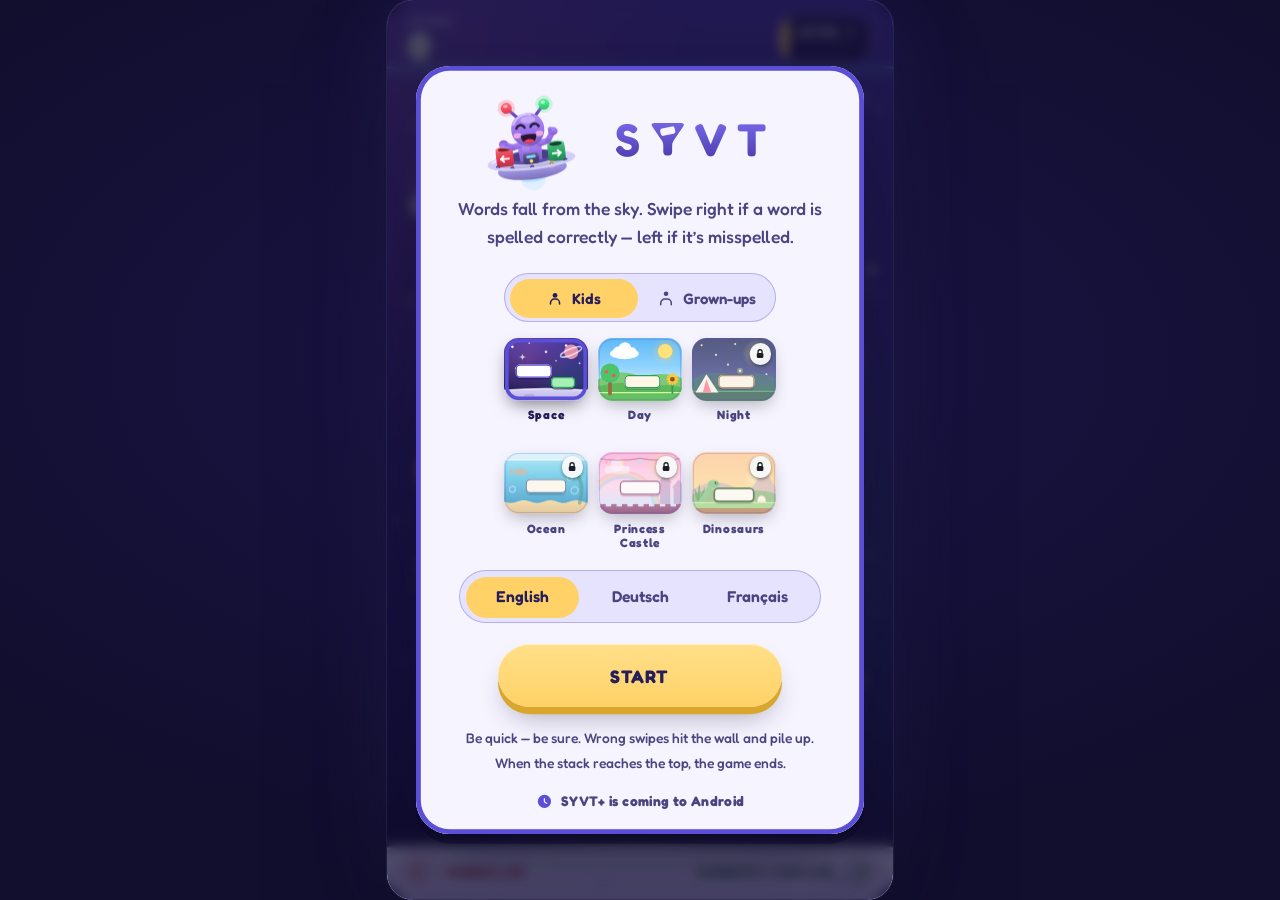
==== commit 931455a7: "SYVT beside the name, on the children's side The alien from the launcher icon, hovering next to the " ====
--- a/index.html
+++ b/index.html
@@ -141,7 +141,18 @@
            lockup's 1em line box. The two gradients differ only by face: the
            numbers are BRAND.md's CSS rows, and they depend on the font's own
            ascent, descent and cap factor, not on the palette. -->
+      <!-- SYVT himself, on the children's side: he hovers beside the name,
+           waves every few seconds, takes the saucer for a quick round over
+           the letters every half minute or so, and jumps when tapped. His
+           canvas is wider than he is because it has to hold the whole
+           flight; what leaves the panel is clipped by the panel, as the
+           app's own scroll view clips him. The slot keeps his place in the
+           row, so the name does not move when he does — and on the
+           grown-ups' side the slot is gone and the name re-centres itself. -->
+      <div id="brandRow">
+        <i id="mascotSlot" aria-hidden="true"><canvas id="syvtMascot"></canvas></i>
       <div id="brand" role="img" aria-label="SYVT"><span class="lead" aria-hidden="true">S</span><svg class="y" aria-hidden="true" focusable="false" viewBox="12 20 96 88"><defs><linearGradient id="brandY-manrope" gradientUnits="userSpaceOnUse" x1="0" y1="0.077778" x2="0" y2="122.300000"><stop class="stop-a" offset="0" stop-color="#10282c"/><stop class="stop-b" offset="1" stop-color="#1c8f87"/></linearGradient><linearGradient id="brandY-fredoka" gradientUnits="userSpaceOnUse" x1="0" y1="0.292958" x2="0" y2="124.236620"><stop class="stop-a" offset="0" stop-color="#10282c"/><stop class="stop-b" offset="1" stop-color="#1c8f87"/></linearGradient></defs><path class="glyph" fill="url(#brandY-manrope)" fill-rule="evenodd" d="M18.66 29.98Q12.0 20.0,24.0 20.0L96.0 20.0Q108.0 20.0,101.34 29.98L75.33 69.01Q72.0 74.0,72.0 80.0L72.0 98.0Q72.0 108.0,62.0 108.0L58.0 108.0Q48.0 108.0,48.0 98.0L48.0 80.0Q48.0 74.0,44.67 69.01ZM39.61 42.25Q38.36 36.38,44.23 35.13L71.61 29.31Q77.48 28.06,78.73 33.93L80.39 41.75Q81.64 47.62,75.77 48.87L48.39 54.69Q42.52 55.94,41.27 50.07Z"/></svg><span class="tail" aria-hidden="true">VT</span></div>
+      </div>
 
       <p id="tagline"></p>
 
@@ -223,6 +234,7 @@
 <script src="matter.min.js"></script>
 <script src="words.js"></script>
 <script src="scenery.js"></script>
+<script src="mascot.js"></script>
 <script src="voice.js"></script>
 <script src="sfx.js"></script>
 <script src="syvt.js"></script>
--- a/syvt.css
+++ b/syvt.css
@@ -976,6 +976,12 @@
   position: relative;
   width: calc(372 * var(--s));
   max-height: 100%;
+  /* `clip`, not `hidden`: SYVT flies in from beyond the panel's left edge
+     and loops out over the letters, and hidden on one axis would make the
+     panel scrollable sideways to follow him. clip draws nothing outside and
+     scrolls nowhere, which is what the app's own scroll view does to him,
+     and it leaves the vertical scrolling below untouched. */
+  overflow-x: clip;
   overflow-y: auto;
   scrollbar-width: none;
   display: flex;
@@ -990,6 +996,47 @@
   -webkit-backdrop-filter: var(--panel-blur);
 }
 #panel::-webkit-scrollbar { display: none; }
+
+/* ------------------------------------------------------------- the mascot
+
+   SYVT beside the name, on the children's side only. The app's _Brand: he
+   is 72 design px tall, his slot in the row is twelve px shorter so the
+   game-over panel still fits the field, and he is drawn sixteen px left of
+   it, which is the air between him and the S. The lockup keeps the slot, so
+   the name does not move as he flies.
+
+   His canvas is far wider and taller than he is - the flight envelope, 396
+   by 130 design px with his slot's top-left at (0, 0) inside it - because a
+   canvas draws nothing outside itself and he leaves his slot in every
+   direction. The numbers are measured from his own ink; mascot.js says how.
+   It takes no pointer events, so the name and the tagline under it are
+   untouched and the panel decides whether a tap was his. */
+
+#brandRow {
+  display: flex;
+  align-items: center;
+  gap: calc(6 * var(--s));
+}
+#mascotSlot {
+  display: none;
+  position: relative;
+  flex: none;
+  /* 72 x 120 / 110: his height, and the width his box gives it */
+  width: calc(78.5455 * var(--s));
+  height: calc(60 * var(--s));
+}
+:root[data-audience="kids"] #mascotSlot { display: block; }
+/* The envelope, and no pointer events: it reaches over the name and down
+   into the tagline, so the panel hears the taps and the script decides
+   whether one of them was his. */
+#syvtMascot {
+  position: absolute;
+  left: calc(-160 * var(--s));
+  top: calc(-34 * var(--s));
+  width: calc(396 * var(--s));
+  height: calc(130 * var(--s));
+  pointer-events: none;
+}
 
 /* the lockup: S, the funnel as the Y, VT. The funnel is a placeholder, not a
    glyph, so it carries no tracking of its own; the margins are the tracking
@@ -1083,7 +1130,15 @@
 :root[data-audience="kids"] #brand .lead { font-variation-settings: 'wdth' 100, 'wght' 620; }
 :root[data-audience="kids"] #brand .tail { font-variation-settings: 'wdth' 100, 'wght' 800; }
 
+/* These two sit directly under the lockup row, and the loop's return leg
+   brings SYVT down across them. In the app they are later children of the
+   panel's Column, so they paint over him; here his canvas is positioned and
+   would otherwise paint over them. Lifting the text is the fix, not sinking
+   the canvas: his round over the letters has to pass IN FRONT of the name,
+   which a negative z-index on the canvas would undo. */
 #tagline {
+  position: relative;
+  z-index: 1;
   margin: calc(16 * var(--s)) 0 0;
   width: calc(306 * var(--s));
   font-size: calc(14.5 * var(--s));
@@ -1094,6 +1149,8 @@
 #tagline[hidden] { display: none; }
 
 #overTitle {
+  position: relative;
+  z-index: 1;
   margin: calc(22 * var(--s)) 0 0;
   font-size: calc(19 * var(--s));
   font-weight: 700;
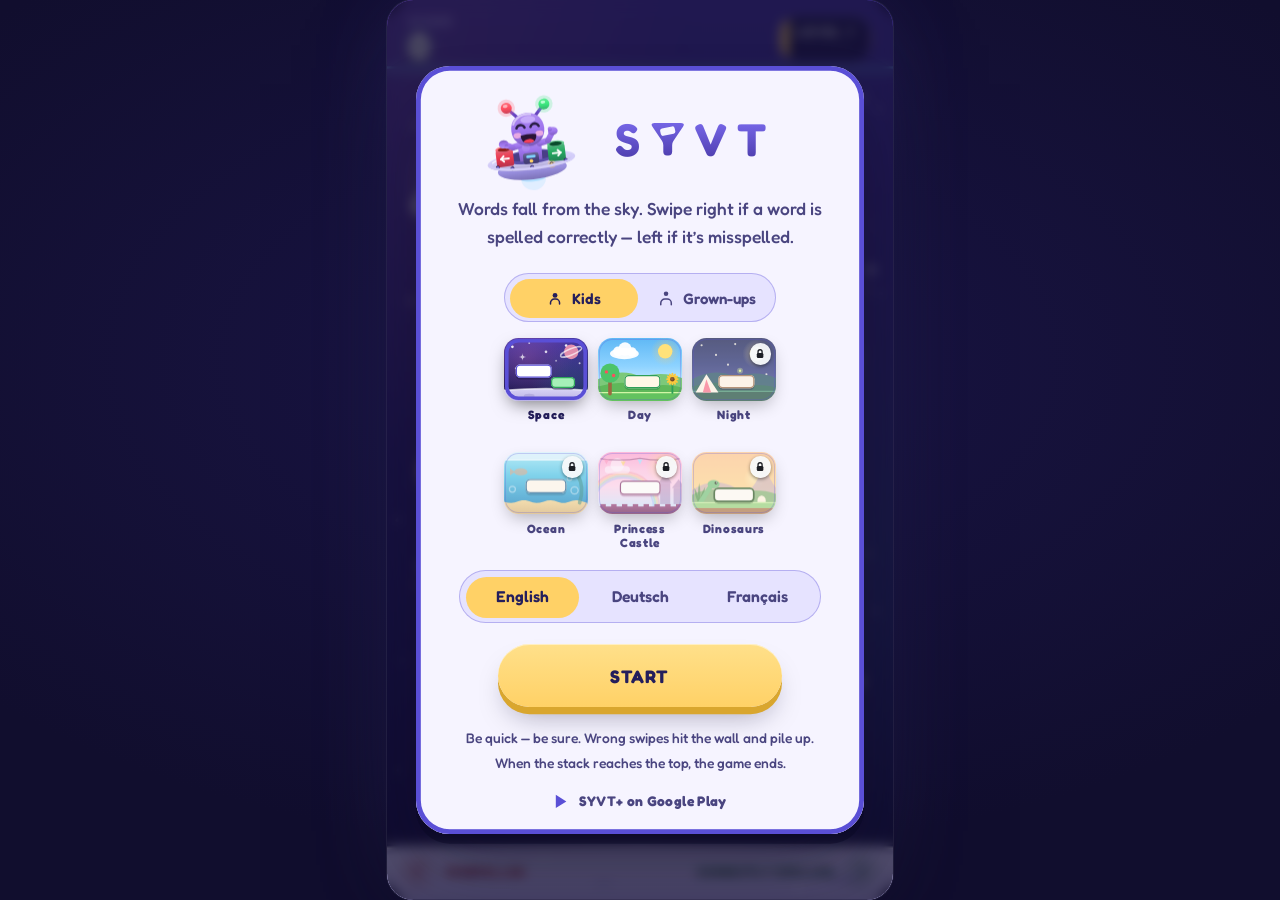
==== commit c08c2b2d: "Point SYVT+ at its Google Play page again The Android app is going live on Google Play, so the page " ====
--- a/index.html
+++ b/index.html
@@ -6,7 +6,7 @@
 <meta name="referrer" content="no-referrer">
 <meta name="viewport" content="width=device-width, initial-scale=1.0, user-scalable=no, viewport-fit=cover">
 <title>SYVT</title>
-<meta name="description" content="SYVT &mdash; words fall, you sort them. Swipe right if it is spelled correctly, left if it is not. Two sides, one game: a meadow and a galaxy for the children, a quiet page for the grown-ups. Play the free levels here; SYVT+ is coming to Android.">
+<meta name="description" content="SYVT &mdash; words fall, you sort them. Swipe right if it is spelled correctly, left if it is not. Two sides, one game: a meadow and a galaxy for the children, a quiet page for the grown-ups. Play the free levels here; SYVT+ is on Google Play.">
 <meta name="theme-color" content="#1a1546">
 <!-- The tab icon is the mascot, rendered by make-icons.mjs from
      brand/favicon_drk.webp. The mark's own icons follow, kept but not
@@ -204,15 +204,12 @@
 
       <p id="legendText"></p>
 
-      <!-- Not a link while the app is not public: there is nowhere to send
-           anyone. When it lists, this becomes an <a> to the Play page again
-           and the three offers below pass showBuy true. -->
-      <p id="storeLink">
+      <a id="storeLink" href="https://play.google.com/store/apps/details?id=io.a51.syvt" target="_blank" rel="noopener noreferrer">
         <svg viewBox="0 0 24 24" aria-hidden="true" focusable="false">
-          <path d="M12 2.6a9.4 9.4 0 1 0 0 18.8 9.4 9.4 0 0 0 0-18.8Zm.9 4.7v5l3.4 2-.9 1.5-4.3-2.6V7.3Z"/>
+          <path d="M4 2.6 19 12 4 21.4Z"/>
         </svg>
         <span id="storeLinkLabel"></span>
-      </p>
+      </a>
     </div>
   </div>
 
@@ -221,10 +218,7 @@
     <div id="modalCard" role="dialog" aria-modal="true" aria-labelledby="modalTitle">
       <h2 id="modalTitle"></h2>
       <p id="modalBody"></p>
-      <!-- hidden while the app is not public; openModal is passed showBuy
-           false everywhere, so nothing here promises a store that has no page
-           yet. Restore the href with the link above. -->
-      <a id="modalBuy" class="pill primary" hidden></a>
+      <a id="modalBuy" class="pill primary" href="https://play.google.com/store/apps/details?id=io.a51.syvt" target="_blank" rel="noopener noreferrer"></a>
       <button id="modalKeep" class="pill secondary" type="button"></button>
     </div>
   </div>
--- a/syvt.css
+++ b/syvt.css
@@ -1425,9 +1425,8 @@
   white-space: pre-line;
 }
 
-/* A <p> while the app is not listed, an <a> once it is. The margin has to be
-   written down for the paragraph - a link has none and this sits flush under
-   the legend - and the 44 px row is the tap target the link will want back. */
+/* The link to the Play page, flush under the legend; the 44 px row is its
+   tap target. */
 #storeLink {
   margin: 0;
   min-height: calc(44 * var(--s));
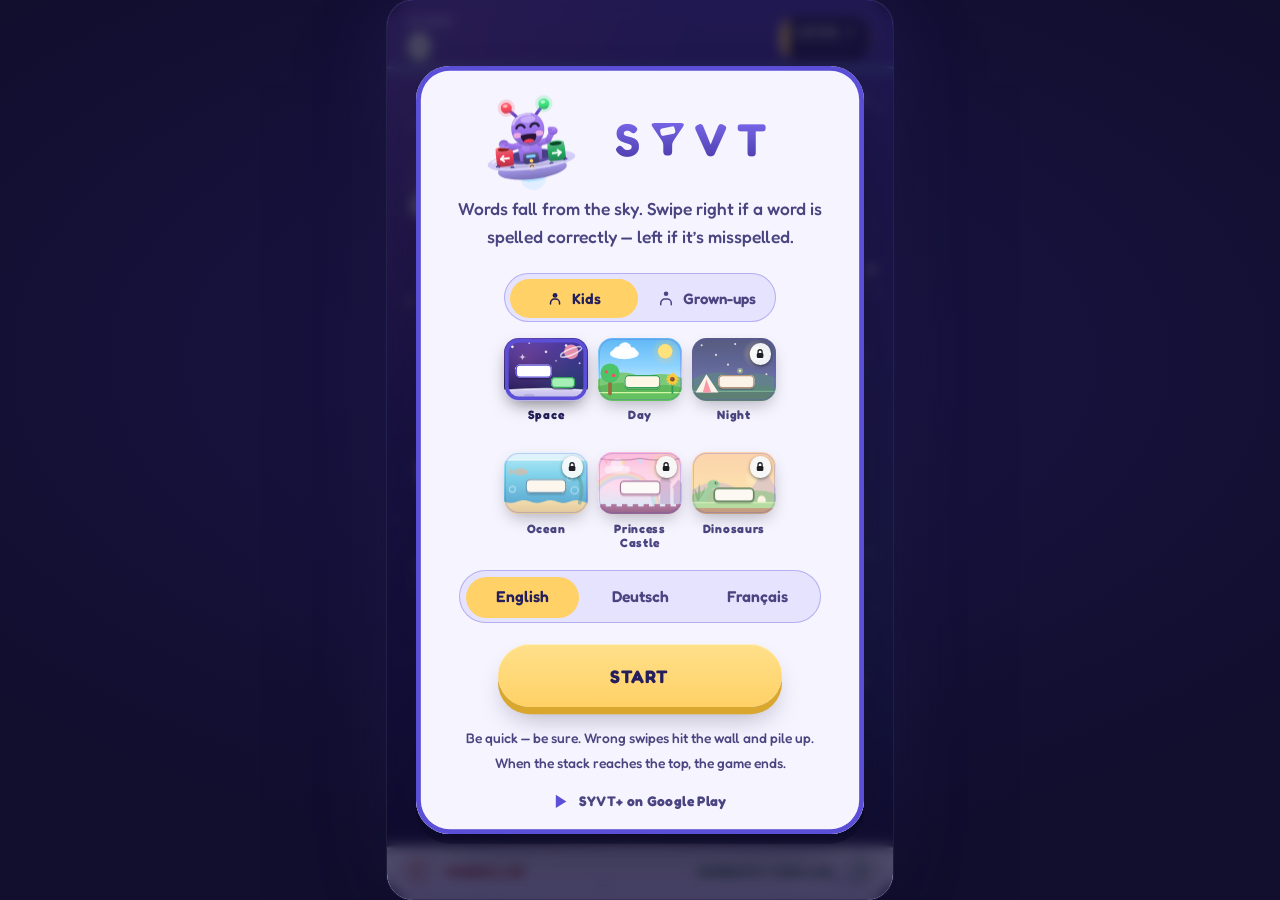
==== commit a911ec1e: "Send each visitor to their own store, ready for the App Store SYVT+ is sold in the app on both kinds" ====
--- a/index.html
+++ b/index.html
@@ -6,7 +6,17 @@
 <meta name="referrer" content="no-referrer">
 <meta name="viewport" content="width=device-width, initial-scale=1.0, user-scalable=no, viewport-fit=cover">
 <title>SYVT</title>
-<meta name="description" content="SYVT &mdash; words fall, you sort them. Swipe right if it is spelled correctly, left if it is not. Two sides, one game: a meadow and a galaxy for the children, a quiet page for the grown-ups. Play the free levels here; SYVT+ is on Google Play.">
+<meta name="description" content="SYVT &mdash; words fall, you sort them. Swipe right if it is spelled correctly, left if it is not. Two sides, one game: a meadow and a galaxy for the children, a quiet page for the grown-ups. Play the free levels here; SYVT+ is in the app, for iPhone and iPad and for Android.">
+<!-- Safari's Smart App Banner, and the one place the App Store's id for SYVT
+     lives: syvt.js reads it from this tag to send an iPhone or an iPad to the
+     App Store. Commented out until the iPhone app is released; on release
+     day it goes live with the app's Apple ID in place of APPLE_ID, which
+     switches on the banner and the links together (README, "Which store").
+     A tag left with APPLE_ID in it switches on neither. Only on this page:
+     whoever reads the legal pages, the help page or the 404 came from the
+     store or the app already.
+<meta name="apple-itunes-app" content="app-id=APPLE_ID">
+-->
 <meta name="theme-color" content="#1a1546">
 <!-- The tab icon is the mascot, rendered by make-icons.mjs from
      brand/favicon_drk.webp. The mark's own icons follow, kept but not
@@ -204,12 +214,19 @@
 
       <p id="legendText"></p>
 
-      <a id="storeLink" href="https://play.google.com/store/apps/details?id=io.a51.syvt" target="_blank" rel="noopener noreferrer">
-        <svg viewBox="0 0 24 24" aria-hidden="true" focusable="false">
-          <path d="M4 2.6 19 12 4 21.4Z"/>
-        </svg>
-        <span id="storeLinkLabel"></span>
-      </a>
+      <!-- SYVT+ in the visitor's own store, by name: the App Store on an
+           iPhone or an iPad, Google Play on Android, and on anything else
+           both, the second link carrying on the first one's sentence.
+           syvt.js decides which, once, and fills in the hrefs. -->
+      <div id="storeRow">
+        <a id="storeLink" class="store" href="https://play.google.com/store/apps/details?id=io.a51.syvt" target="_blank" rel="noopener noreferrer">
+          <svg viewBox="0 0 24 24" aria-hidden="true" focusable="false">
+            <path d="M4 2.6 19 12 4 21.4Z"/>
+          </svg>
+          <span id="storeLinkLabel"></span>
+        </a>
+        <a id="storeLinkMore" class="store" href="https://play.google.com/store/apps/details?id=io.a51.syvt" target="_blank" rel="noopener noreferrer" hidden></a>
+      </div>
     </div>
   </div>
 
@@ -218,6 +235,12 @@
     <div id="modalCard" role="dialog" aria-modal="true" aria-labelledby="modalTitle">
       <h2 id="modalTitle"></h2>
       <p id="modalBody"></p>
+      <!-- The App Store's way in is Apple's own badge, in the page's
+           language, and a plain pill only where the artwork cannot load;
+           Google Play's is the pill. Which of them show is the visitor's
+           store (syvt.js, storeButtons). -->
+      <a id="modalBadge" target="_blank" rel="noopener noreferrer" hidden></a>
+      <a id="modalApple" class="pill primary" target="_blank" rel="noopener noreferrer" hidden></a>
       <a id="modalBuy" class="pill primary" href="https://play.google.com/store/apps/details?id=io.a51.syvt" target="_blank" rel="noopener noreferrer"></a>
       <button id="modalKeep" class="pill secondary" type="button"></button>
     </div>
--- a/syvt.css
+++ b/syvt.css
@@ -1,8 +1,8 @@
-/* SYVT for the web — the free version of the Android game, skinned to match
+/* SYVT for the web — the free version of the app's game, skinned to match
    it. The game has two sides, and both are here: the grown-ups' Light and
    the children's Space and Day are playable, which is the app's own free
-   set; Dark, Night, Aquarium, Princess Castle and Dinosaurs, and levels 6 to
-   10, are SYVT+ on Android.
+   set; Dark, Night, Aquarium, Princess Castle and Dinosaurs, and levels 5 to
+   10, are SYVT+ in the app.
 
    Everything is drawn in the app's design space, 420 x 746.67 design px,
    scaled to fit the viewport. --s is design px per CSS px and is written by
@@ -1425,9 +1425,17 @@
   white-space: pre-line;
 }
 
-/* The link to the Play page, flush under the legend; the 44 px row is its
-   tap target. */
-#storeLink {
+/* The link to the visitor's store, flush under the legend; the 44 px row is
+   its tap target. Where there are two stores the second link carries on the
+   first one's sentence after a middle dot, and the two close up so that they
+   read as one line. */
+#storeRow {
+  display: flex;
+  flex-wrap: wrap;
+  align-items: center;
+  justify-content: center;
+}
+.store {
   margin: 0;
   min-height: calc(44 * var(--s));
   padding: 0 calc(16 * var(--s));
@@ -1441,6 +1449,13 @@
   color: var(--legend-text);
   text-decoration: none;
 }
+/* .store carries its own display, which outranks the user agent's [hidden] */
+.store[hidden] { display: none; }
+/* the dot gets the same air either side: the second link's padding before
+   it, and the link's own gap after it */
+#storeRow.both #storeLink { padding-right: 0; }
+#storeRow.both #storeLinkMore { padding-left: calc(7 * var(--s)); }
+#storeLinkMore::before { content: "\00B7"; }
 #storeLink svg { width: calc(14 * var(--s)); height: calc(14 * var(--s)); flex: none; }
 #storeLink path { fill: var(--ring); }
 
@@ -1494,6 +1509,23 @@
 /* .pill carries its own display, which outranks the user agent's [hidden] */
 #modalCard .pill[hidden] { display: none; }
 
+/* Apple's badge, kept the way the App Store's marketing guidelines ask: its
+   own artwork at its own proportions, never under 40 px tall on any screen,
+   a quarter of its height clear all round, and one to a card. It sits in the
+   column centred, where the pills stretch. */
+#modalBadge {
+  align-self: center;
+  display: flex;
+  padding: max(10px, calc(11 * var(--s)));
+  border-radius: calc(12 * var(--s));
+}
+#modalBadge[hidden] { display: none; }
+#modalBadge img {
+  display: block;
+  height: max(40px, calc(44 * var(--s)));
+  width: auto;
+}
+
 /* -------------------------------------------------------------- motion */
 
 :focus-visible { outline: calc(2 * var(--s)) solid var(--ring); outline-offset: calc(3 * var(--s)); }
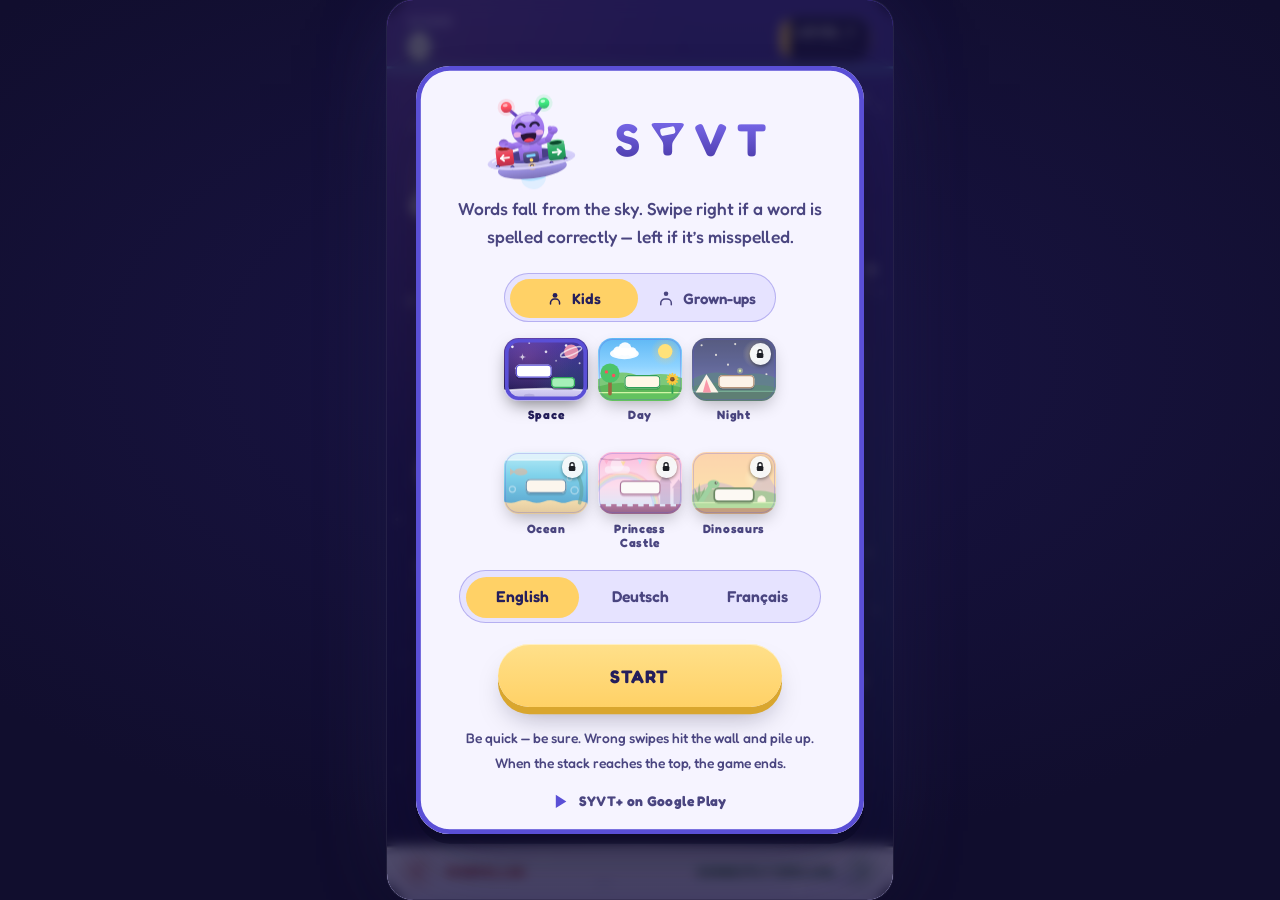
==== commit c58109da: "Offer an iPhone or an iPad no store until the App Store has SYVT Without the App Store's id every vi" ====
--- a/index.html
+++ b/index.html
@@ -6,13 +6,14 @@
 <meta name="referrer" content="no-referrer">
 <meta name="viewport" content="width=device-width, initial-scale=1.0, user-scalable=no, viewport-fit=cover">
 <title>SYVT</title>
-<meta name="description" content="SYVT &mdash; words fall, you sort them. Swipe right if it is spelled correctly, left if it is not. Two sides, one game: a meadow and a galaxy for the children, a quiet page for the grown-ups. Play the free levels here; SYVT+ is in the app, for iPhone and iPad and for Android.">
+<meta name="description" content="SYVT &mdash; words fall, you sort them. Swipe right if it is spelled correctly, left if it is not. Two sides, one game: a meadow and a galaxy for the children, a quiet page for the grown-ups. Play the free levels here; SYVT+ is in the app.">
 <!-- Safari's Smart App Banner, and the one place the App Store's id for SYVT
      lives: syvt.js reads it from this tag to send an iPhone or an iPad to the
-     App Store. Commented out until the iPhone app is released; on release
-     day it goes live with the app's Apple ID in place of APPLE_ID, which
-     switches on the banner and the links together (README, "Which store").
-     A tag left with APPLE_ID in it switches on neither. Only on this page:
+     App Store. Commented out until the iPhone app is released, and until
+     then an iPhone or an iPad is offered no store at all; on release day it
+     goes live with the app's Apple ID in place of APPLE_ID, which switches
+     on the banner and the links together (README, "Which store"). A tag
+     left with APPLE_ID in it switches on neither. Only on this page:
      whoever reads the legal pages, the help page or the 404 came from the
      store or the app already.
 <meta name="apple-itunes-app" content="app-id=APPLE_ID">
@@ -216,7 +217,8 @@
 
       <!-- SYVT+ in the visitor's own store, by name: the App Store on an
            iPhone or an iPad, Google Play on Android, and on anything else
-           both, the second link carrying on the first one's sentence.
+           both, the second link carrying on the first one's sentence; an
+           iPhone or an iPad gets no row until the App Store has SYVT.
            syvt.js decides which, once, and fills in the hrefs. -->
       <div id="storeRow">
         <a id="storeLink" class="store" href="https://play.google.com/store/apps/details?id=io.a51.syvt" target="_blank" rel="noopener noreferrer">
@@ -238,7 +240,8 @@
       <!-- The App Store's way in is Apple's own badge, in the page's
            language, and a plain pill only where the artwork cannot load;
            Google Play's is the pill. Which of them show is the visitor's
-           store (syvt.js, storeButtons). -->
+           store (syvt.js, storeButtons); with no store, the way out leads
+           the card alone. -->
       <a id="modalBadge" target="_blank" rel="noopener noreferrer" hidden></a>
       <a id="modalApple" class="pill primary" target="_blank" rel="noopener noreferrer" hidden></a>
       <a id="modalBuy" class="pill primary" href="https://play.google.com/store/apps/details?id=io.a51.syvt" target="_blank" rel="noopener noreferrer"></a>
--- a/syvt.css
+++ b/syvt.css
@@ -1435,6 +1435,13 @@
   align-items: center;
   justify-content: center;
 }
+/* An iPhone or an iPad has no store to be sent to until the App Store has
+   SYVT, and the row goes (its own display outranks the user agent's
+   [hidden]). What stays is 12 px of the air its link kept below the legend,
+   so that the panel's last line, now the legend's, still ends 20 px above
+   its edge, as the link's did: measured, not derived. */
+#storeRow[hidden] { display: block; height: calc(12 * var(--s)); }
+#storeRow[hidden] > * { display: none; }
 .store {
   margin: 0;
   min-height: calc(44 * var(--s));
